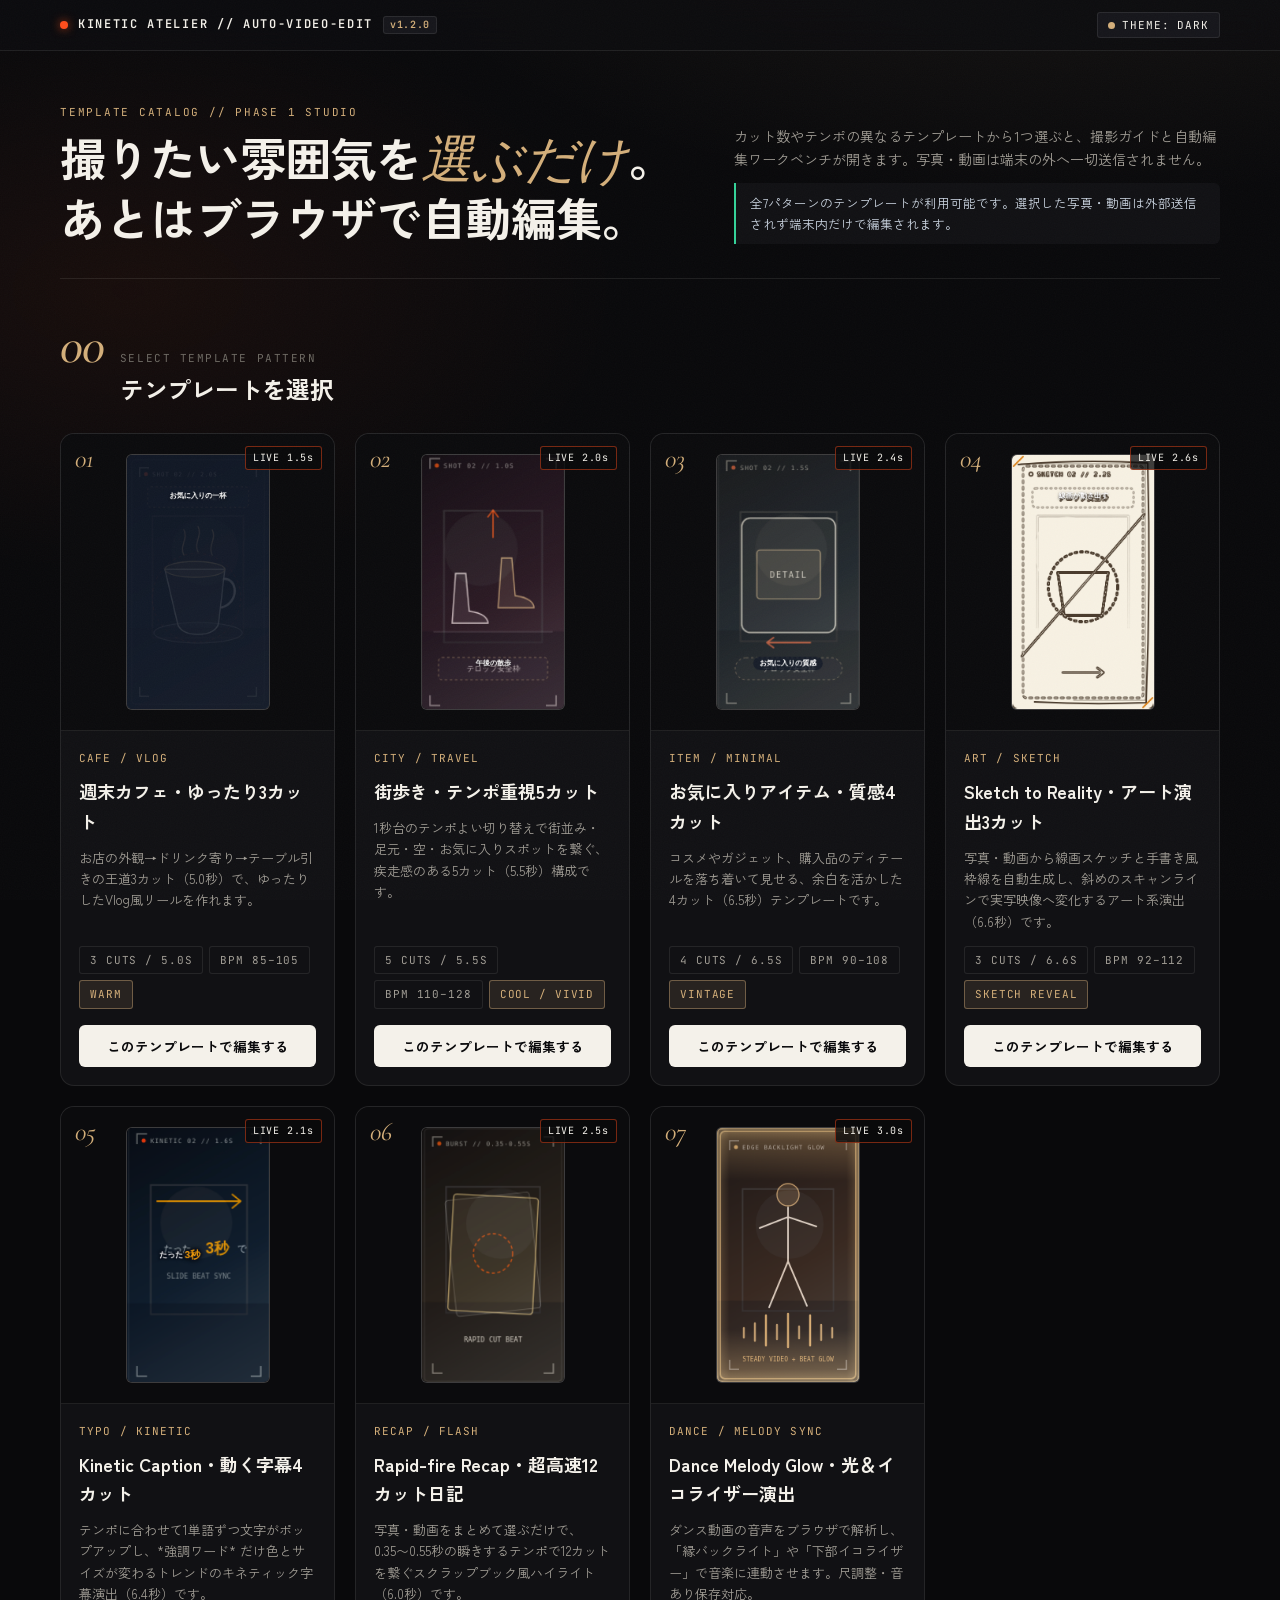
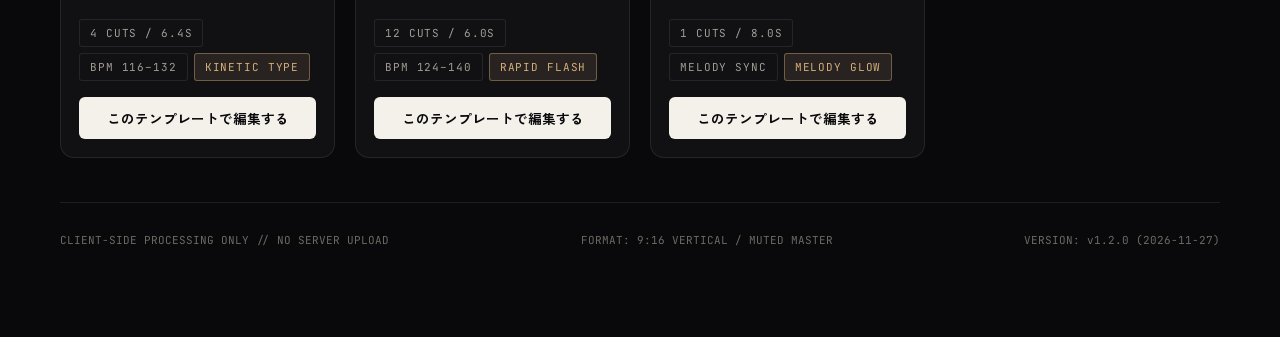
==== apps/user-editor/index.html @ d50eb0b4 "WebCodecsとMediabunnyによるコマ落ちしないオフラインMP4書き出しを実装（v1.2.0）" ====
<!DOCTYPE html>
<html lang="ja">
<head>
  <meta charset="UTF-8" />
  <meta name="viewport" content="width=device-width, initial-scale=1.0" />
  <title>KINETIC ATELIER｜ローカル自動編集スタジオ</title>
  <script>
    try {
      if (localStorage.getItem('kinetic-atelier-theme') === 'light') {
        document.documentElement.dataset.theme = 'light';
      }
    } catch {}
  </script>
  <link rel="preconnect" href="https://fonts.googleapis.com" />
  <link rel="preconnect" href="https://fonts.gstatic.com" crossorigin />
  <link
    href="https://fonts.googleapis.com/css2?family=Cormorant+Garamond:ital,wght@0,500;0,600;1,500&family=Inter:wght@400;500;600;700&family=JetBrains+Mono:wght@400;600&family=Zen+Kaku+Gothic+New:wght@400;500;700&display=swap"
    rel="stylesheet"
  />
  <link rel="stylesheet" href="./design-system.css?v=1.2.0" />
  <link rel="stylesheet" href="./styles.css?v=1.2.0" />
</head>
<body>
  <div class="film-grain" aria-hidden="true"></div>

  <nav class="studio-nav" aria-label="スタジオナビゲーション">
    <div class="nav-inner">
      <a href="#gallery" id="brand-home-link" class="brand-mark">
        <span class="rec-dot" aria-hidden="true"></span>
        <span class="brand-text">KINETIC ATELIER // AUTO-VIDEO-EDIT</span>
        <span id="app-version-badge" class="version-badge" title="公開バージョン">v1.2.0</span>
      </a>
      <div id="nav-steps" class="nav-steps hidden">
        <a href="#step-guide" class="nav-link"><span>01</span>構成ガイド</a>
        <a href="#step-media" class="nav-link"><span>02</span>素材＆トリミング</a>
        <a href="#step-preview" class="nav-link"><span>03</span>モニター確認</a>
        <a href="#step-export" class="nav-link"><span>04</span>書き出し</a>
      </div>
      <div class="nav-actions">
        <button type="button" id="nav-gallery-btn" class="nav-pill-btn hidden">
          テンプレート一覧
        </button>
        <button
          type="button"
          id="theme-toggle-btn"
          class="theme-toggle-btn"
          aria-label="カラーテーマを切り替え"
          aria-pressed="false"
        >
          <span class="theme-toggle-dot" aria-hidden="true"></span>
          <span id="theme-toggle-label">THEME: DARK</span>
        </button>
        <div id="ready-counter" class="ready-counter hidden">0 / 3 CUTS READY</div>
      </div>
    </div>
  </nav>

  <div id="top" class="studio-shell">
    <!-- 画面1：テンプレートギャラリー（パターン選択） -->
    <section id="view-gallery" class="view-panel">
      <header class="hero-masthead">
        <div>
          <p class="hero-eyebrow">TEMPLATE CATALOG // PHASE 1 STUDIO</p>
          <h1 class="hero-title">撮りたい雰囲気を<em>選ぶだけ</em>。<br />あとはブラウザで自動編集。</h1>
        </div>
        <div class="hero-right">
          <p class="hero-lead">
            カット数やテンポの異なるテンプレートから1つ選ぶと、撮影ガイドと自動編集ワークベンチが開きます。写真・動画は端末の外へ一切送信されません。
          </p>
          <div id="gallery-banner" class="app-banner is-info">公開テンプレート一覧を読み込んでいます...</div>
        </div>
      </header>

      <div class="section-block">
        <div class="section-header">
          <span class="section-num">00</span>
          <div>
            <p class="section-kicker">SELECT TEMPLATE PATTERN</p>
            <h2 class="section-title">テンプレートを選択</h2>
          </div>
        </div>
        <div id="gallery-container"></div>
      </div>
    </section>

    <!-- 画面2：選択したテンプレートの編集スタジオ -->
    <div id="view-editor" class="view-panel hidden">
      <div class="editor-subbar">
        <button type="button" id="back-to-gallery-btn" class="btn btn-secondary">
          ← テンプレート一覧へ戻る
        </button>
        <label class="quick-switcher">
          <span>PATTERN SWITCH</span>
          <select id="quick-template-select" aria-label="テンプレートを直接切り替え"></select>
        </label>
      </div>

      <div id="app-banner" class="app-banner is-info">テンプレートを読み込んでいます...</div>

      <main>
        <section id="step-guide" class="section-block">
          <div class="section-header">
            <span class="section-num">01</span>
            <div>
              <p class="section-kicker">SHOT DIRECTION &amp; SOUND NOTES</p>
              <h2 class="section-title">お手本構成とおすすめ音源の目安</h2>
            </div>
          </div>
          <div id="guide-container"></div>
        </section>

        <div class="workbench-grid">
          <div class="workbench-left">
            <section id="step-media">
              <div class="section-header">
                <span class="section-num">02</span>
                <div>
                  <p class="section-kicker">MEDIA INGEST &amp; FILMSTRIP TRIM</p>
                  <h2 class="section-title">素材を選んで使いたい秒数枠を合わせる</h2>
                </div>
              </div>
              <div id="trimmer-container"></div>
            </section>

            <section id="step-captions">
              <div class="section-header">
                <span class="section-num">03</span>
                <div>
                  <p class="section-kicker">TYPOGRAPHY CONSOLE</p>
                  <h2 class="section-title">テロップ文言を微調整する</h2>
                </div>
              </div>
              <div id="captions-container"></div>
            </section>
          </div>

          <aside id="step-preview" class="workbench-right" aria-label="9:16 プレビューモニター">
            <div id="preview-container"></div>
          </aside>
        </div>

        <section id="step-export" class="section-block">
          <div class="section-header">
            <span class="section-num">04</span>
            <div>
              <p class="section-kicker">MASTERING &amp; LOCAL RENDER</p>
              <h2 class="section-title">無音動画を書き出してInstagramへ</h2>
            </div>
          </div>
          <div id="exporter-container"></div>
        </section>
      </main>
    </div>

    <footer class="studio-footer">
      <span>CLIENT-SIDE PROCESSING ONLY // NO SERVER UPLOAD</span>
      <span>FORMAT: 9:16 VERTICAL / MUTED MASTER</span>
      <span id="app-footer-version">VERSION: v1.2.0 (2026-11-27)</span>
    </footer>
  </div>

  <script type="module" src="./src/main.js?v=1.2.0"></script>
</body>
</html>
---- apps/user-editor/design-system.css ----
:root {
  /* === Surfaces (Obsidian Studio Matte) === */
  --bg-canvas: #09090b;
  --bg-elevated: #111114;
  --bg-panel: #16161b;
  --bg-panel-hover: #1d1d24;
  --bg-glass: rgba(13, 13, 16, 0.8);

  /* === Hairlines === */
  --line-subtle: rgba(244, 241, 234, 0.09);
  --line-strong: rgba(244, 241, 234, 0.22);
  --line-accent: rgba(212, 175, 122, 0.42);

  /* === Ink === */
  --ink-primary: #f4f1ea;
  --ink-secondary: #a19d95;
  --ink-muted: #6e6a63;

  /* === Signal Accents === */
  --accent-signal: #ff4d1c;
  --accent-signal-hover: #ff6438;
  --accent-signal-soft: rgba(255, 77, 28, 0.14);
  --accent-champagne: #d4af7a;
  --accent-champagne-soft: rgba(212, 175, 122, 0.12);

  /* === Semantic === */
  --sem-ok: #34d399;
  --sem-ok-soft: rgba(52, 211, 153, 0.12);
  --notice-ok-ink: #a7f3d0;
  --sem-tip: #f59e0b;
  --sem-tip-soft: rgba(245, 158, 11, 0.12);
  --notice-tip-ink: #fde68a;
  --sem-err: #fb7185;
  --sem-err-soft: rgba(251, 113, 133, 0.12);
  --notice-err-ink: #fecdd3;
  --banner-info-ink: #cbd5e1;

  /* === Interactive Controls === */
  --btn-primary-bg: #f4f1ea;
  --btn-primary-ink: #09090b;
  --bg-glow-1: rgba(212, 175, 122, 0.08);
  --bg-glow-2: rgba(255, 77, 28, 0.06);

  /* === Typography === */
  --font-display: "Cormorant Garamond", "Times New Roman", serif;
  --font-sans: "Zen Kaku Gothic New", "Inter", -apple-system, BlinkMacSystemFont, "Hiragino Sans", "Noto Sans JP", sans-serif;
  --font-mono: "JetBrains Mono", ui-monospace, SFMono-Regular, Menlo, Consolas, monospace;

  /* === Radii (Sharp Editorial Hierarchy) === */
  --radius-xs: 3px;
  --radius-sm: 6px;
  --radius-md: 10px;
  --radius-lg: 14px;
  --radius-pill: 999px;

  /* === Motion === */
  --ease-out-expo: cubic-bezier(0.16, 1, 0.3, 1);
  --dur-fast: 180ms;
  --dur-med: 380ms;
  --dur-slow: 640ms;
}

:root[data-theme="light"] {
  color-scheme: light;

  /* === Surfaces (Warm Editorial Paper) === */
  --bg-canvas: #f4efe6;
  --bg-elevated: #fbf8f3;
  --bg-panel: #efe9de;
  --bg-panel-hover: #e6ddd0;
  --bg-glass: rgba(244, 239, 230, 0.86);

  /* === Hairlines === */
  --line-subtle: rgba(24, 21, 18, 0.11);
  --line-strong: rgba(24, 21, 18, 0.26);
  --line-accent: rgba(154, 107, 47, 0.45);

  /* === Ink === */
  --ink-primary: #181512;
  --ink-secondary: #585147;
  --ink-muted: #847b6f;

  /* === Signal Accents === */
  --accent-signal: #d93814;
  --accent-signal-hover: #bc2d0d;
  --accent-signal-soft: rgba(217, 56, 20, 0.12);
  --accent-champagne: #9a6b2f;
  --accent-champagne-soft: rgba(154, 107, 47, 0.12);

  /* === Semantic === */
  --sem-ok: #059669;
  --sem-ok-soft: rgba(5, 150, 105, 0.1);
  --notice-ok-ink: #065f46;
  --sem-tip: #b45309;
  --sem-tip-soft: rgba(180, 83, 9, 0.11);
  --notice-tip-ink: #92400e;
  --sem-err: #be123c;
  --sem-err-soft: rgba(190, 18, 60, 0.1);
  --notice-err-ink: #9f1239;
  --banner-info-ink: #1e293b;

  /* === Interactive Controls === */
  --btn-primary-bg: #181512;
  --btn-primary-ink: #fbf8f3;
  --bg-glow-1: rgba(154, 107, 47, 0.08);
  --bg-glow-2: rgba(217, 56, 20, 0.05);
}

*,
*::before,
*::after {
  box-sizing: border-box;
}

html {
  scroll-behavior: smooth;
  background: var(--bg-canvas);
  color: var(--ink-primary);
  color-scheme: dark;
}

body {
  margin: 0;
  font-family: var(--font-sans);
  background:
    radial-gradient(1200px 600px at 82% -8%, var(--bg-glow-1), transparent 60%),
    radial-gradient(900px 520px at 10% 15%, var(--bg-glow-2), transparent 55%),
    var(--bg-canvas);
  color: var(--ink-primary);
  line-height: 1.65;
  -webkit-font-smoothing: antialiased;
  overflow-x: hidden;
  transition:
    background-color 260ms var(--ease-out-expo),
    color 260ms var(--ease-out-expo);
}

/* 静止SVGノイズによる微細なフィルムグレイン質感（iOS Safariでも再描画負荷ゼロ） */
.film-grain {
  position: fixed;
  inset: 0;
  pointer-events: none;
  z-index: 90;
  opacity: 0.028;
  background-image: url("data:image/svg+xml,%3Csvg xmlns='http://www.w3.org/2000/svg' width='160' height='160'%3E%3Cfilter id='n'%3E%3CfeTurbulence type='fractalNoise' baseFrequency='0.85' numOctaves='2' stitchTiles='stitch'/%3E%3C/filter%3E%3Crect width='160' height='160' filter='url(%23n)' opacity='1'/%3E%3C/svg%3E");
}

:focus-visible {
  outline: 2px solid var(--accent-champagne);
  outline-offset: 2px;
}

::selection {
  background: var(--accent-signal);
  color: #ffffff;
}
---- apps/user-editor/styles.css ----
/* ==========================================================================
   KINETIC ATELIER — Editorial Studio Stylesheet
   ========================================================================== */

.studio-shell {
  max-width: 1200px;
  margin: 0 auto;
  padding: 0 20px 88px;
}

/* === Sticky Studio Masthead === */
.studio-nav {
  position: sticky;
  top: 0;
  z-index: 40;
  background: var(--bg-glass);
  backdrop-filter: blur(14px);
  -webkit-backdrop-filter: blur(14px);
  border-bottom: 1px solid var(--line-subtle);
}

.nav-inner {
  max-width: 1200px;
  margin: 0 auto;
  padding: 12px 20px;
  display: flex;
  align-items: center;
  justify-content: space-between;
  gap: 16px;
}

.brand-mark {
  display: flex;
  align-items: center;
  gap: 10px;
  text-decoration: none;
  color: var(--ink-primary);
}

.rec-dot {
  width: 8px;
  height: 8px;
  border-radius: 50%;
  background: var(--accent-signal);
  box-shadow: 0 0 10px rgba(255, 77, 28, 0.7);
  animation: recPulse 2.4s ease-in-out infinite;
}

@keyframes recPulse {
  0%, 100% { opacity: 1; transform: scale(1); }
  50% { opacity: 0.45; transform: scale(0.85); }
}

.brand-text {
  font-family: var(--font-mono);
  font-size: 12px;
  font-weight: 600;
  letter-spacing: 0.14em;
  text-transform: uppercase;
}

.version-badge {
  font-family: var(--font-mono);
  font-size: 10px;
  font-weight: 600;
  letter-spacing: 0.06em;
  color: var(--accent-champagne);
  background: var(--bg-panel);
  border: 1px solid var(--line-subtle);
  border-radius: var(--radius-xs);
  padding: 2px 6px;
  line-height: 1.2;
  white-space: nowrap;
}

.nav-steps {
  display: none;
  align-items: center;
  gap: 20px;
}

@media (min-width: 840px) {
  .nav-steps {
    display: flex;
  }
}

.nav-link {
  text-decoration: none;
  color: var(--ink-secondary);
  font-size: 12px;
  font-weight: 500;
  letter-spacing: 0.04em;
  display: inline-flex;
  align-items: center;
  gap: 6px;
  transition: color var(--dur-fast) var(--ease-out-expo);
}

.nav-link span {
  font-family: var(--font-mono);
  font-size: 11px;
  color: var(--accent-champagne);
}

.nav-link:hover {
  color: var(--ink-primary);
}

.ready-counter {
  font-family: var(--font-mono);
  font-size: 11px;
  letter-spacing: 0.08em;
  color: var(--ink-secondary);
  border: 1px solid var(--line-subtle);
  background: var(--bg-elevated);
  padding: 5px 10px;
  border-radius: var(--radius-xs);
  white-space: nowrap;
}

.ready-counter.is-complete {
  color: var(--sem-ok);
  border-color: rgba(52, 211, 153, 0.35);
  background: var(--sem-ok-soft);
}

.nav-actions {
  display: flex;
  align-items: center;
  gap: 8px;
}

.theme-toggle-btn {
  display: inline-flex;
  align-items: center;
  gap: 7px;
  font-family: var(--font-mono);
  font-size: 11px;
  letter-spacing: 0.08em;
  color: var(--ink-primary);
  background: var(--bg-panel);
  border: 1px solid var(--line-subtle);
  border-radius: var(--radius-xs);
  padding: 5px 10px;
  cursor: pointer;
  white-space: nowrap;
  transition:
    border-color var(--dur-fast) var(--ease-out-expo),
    background var(--dur-fast) var(--ease-out-expo),
    transform var(--dur-fast) var(--ease-out-expo);
}

.theme-toggle-btn:hover {
  border-color: var(--accent-champagne);
  background: var(--bg-panel-hover);
}

.theme-toggle-dot {
  width: 7px;
  height: 7px;
  border-radius: 50%;
  background: var(--accent-champagne);
}

.nav-pill-btn {
  font-family: var(--font-sans);
  font-size: 12px;
  font-weight: 600;
  color: var(--ink-primary);
  background: var(--bg-panel);
  border: 1px solid var(--line-subtle);
  border-radius: var(--radius-xs);
  padding: 5px 11px;
  cursor: pointer;
  white-space: nowrap;
  transition:
    border-color var(--dur-fast) var(--ease-out-expo),
    background var(--dur-fast) var(--ease-out-expo);
}

.nav-pill-btn:hover {
  border-color: var(--accent-champagne);
  background: var(--bg-panel-hover);
}

/* === Multi-Screen Gallery & Editor Utility Bar === */
.view-panel {
  animation: panelFade var(--dur-med) var(--ease-out-expo);
}

@keyframes panelFade {
  from {
    opacity: 0;
    transform: translateY(6px);
  }
  to {
    opacity: 1;
    transform: translateY(0);
  }
}

.gallery-grid {
  display: grid;
  gap: 20px;
}

@media (min-width: 680px) {
  .gallery-grid {
    grid-template-columns: repeat(auto-fit, minmax(260px, 1fr));
  }
}

.gallery-card {
  background: var(--bg-elevated);
  border: 1px solid var(--line-subtle);
  border-radius: var(--radius-lg);
  overflow: hidden;
  display: flex;
  flex-direction: column;
  transition:
    border-color var(--dur-med) var(--ease-out-expo),
    transform var(--dur-med) var(--ease-out-expo);
}

.gallery-card:hover {
  border-color: var(--line-strong);
  transform: translateY(-2px);
}

.gallery-card.is-active {
  border-color: var(--accent-champagne);
}

.gallery-cover {
  position: relative;
  background: #0b0b0d;
  border-bottom: 1px solid var(--line-subtle);
  padding: 20px 16px;
  display: flex;
  justify-content: center;
  align-items: center;
}

.gallery-cover-img {
  width: 132px;
  height: auto;
  display: block;
}

.gallery-preview-canvas {
  width: 144px;
  aspect-ratio: 9 / 16;
  border-radius: var(--radius-sm);
  border: 1px solid var(--line-strong);
  background: #09090b;
  display: block;
  cursor: pointer;
}

.gallery-live-badge {
  position: absolute;
  top: 12px;
  right: 12px;
  font-family: var(--font-mono);
  font-size: 10px;
  letter-spacing: 0.08em;
  padding: 3px 7px;
  border-radius: var(--radius-xs);
  background: rgba(9, 9, 11, 0.78);
  color: #f4f1ea;
  border: 1px solid rgba(255, 77, 28, 0.45);
}

.gallery-live-badge.is-paused {
  border-color: rgba(244, 241, 234, 0.28);
  color: #a19d95;
}

.gallery-index {
  position: absolute;
  top: 12px;
  left: 14px;
  font-family: var(--font-display);
  font-style: italic;
  font-size: 26px;
  line-height: 1;
  color: #d4af7a;
}

.gallery-card-body {
  padding: 18px;
  display: flex;
  flex-direction: column;
  gap: 10px;
  flex: 1;
}

.gallery-meta-row {
  display: flex;
  justify-content: space-between;
  align-items: center;
  gap: 8px;
}

.gallery-category {
  font-family: var(--font-mono);
  font-size: 11px;
  letter-spacing: 0.1em;
  color: var(--accent-champagne);
}

.gallery-active-tag {
  font-family: var(--font-mono);
  font-size: 10px;
  letter-spacing: 0.08em;
  padding: 2px 7px;
  border-radius: var(--radius-xs);
  background: var(--sem-ok-soft);
  color: var(--sem-ok);
  border: 1px solid rgba(52, 211, 153, 0.35);
}

.gallery-title {
  margin: 0;
  font-size: 18px;
  font-weight: 700;
}

.gallery-summary {
  margin: 0;
  font-size: 13px;
  color: var(--ink-secondary);
  flex: 1;
}

.gallery-specs {
  display: flex;
  flex-wrap: wrap;
  gap: 6px;
  margin-top: 4px;
}

.gallery-select-btn {
  width: 100%;
  margin-top: 6px;
}

.editor-subbar {
  display: flex;
  flex-wrap: wrap;
  justify-content: space-between;
  align-items: center;
  gap: 12px;
  padding: 22px 0 14px;
}

.quick-switcher {
  display: inline-flex;
  align-items: center;
  gap: 10px;
  font-family: var(--font-mono);
  font-size: 11px;
  letter-spacing: 0.08em;
  color: var(--ink-secondary);
}

.quick-switcher select {
  padding: 8px 12px;
  background: var(--bg-elevated);
  color: var(--ink-primary);
  border: 1px solid var(--line-strong);
  border-radius: var(--radius-sm);
  font-family: var(--font-sans);
  font-size: 13px;
  cursor: pointer;
}

/* === Hero Masthead === */
.hero-masthead {
  padding: 40px 0 28px;
  border-bottom: 1px solid var(--line-subtle);
  display: grid;
  gap: 18px;
}

@media (min-width: 880px) {
  .hero-masthead {
    grid-template-columns: 1.35fr 1fr;
    align-items: end;
    padding: 52px 0 34px;
  }
}

.hero-eyebrow {
  margin: 0 0 10px;
  font-family: var(--font-mono);
  font-size: 11px;
  letter-spacing: 0.16em;
  color: var(--accent-champagne);
  text-transform: uppercase;
}

.hero-title {
  margin: 0;
  font-size: clamp(28px, 4.4vw, 46px);
  font-weight: 700;
  line-height: 1.16;
  letter-spacing: -0.02em;
}

.hero-title em {
  font-family: var(--font-display);
  font-style: italic;
  font-weight: 500;
  color: var(--accent-champagne);
  font-size: 1.12em;
}

.hero-right {
  display: flex;
  flex-direction: column;
  gap: 12px;
}

.hero-lead {
  margin: 0;
  font-size: 14px;
  color: var(--ink-secondary);
}

.app-banner {
  padding: 10px 14px;
  font-size: 12.5px;
  border-left: 2px solid var(--line-strong);
  background: var(--bg-elevated);
  color: var(--ink-secondary);
  border-radius: 0 var(--radius-sm) var(--radius-sm) 0;
}

.app-banner.is-info {
  border-left-color: var(--sem-ok);
  color: var(--banner-info-ink);
}

.app-banner.is-error {
  border-left-color: var(--sem-err);
  background: var(--sem-err-soft);
  color: var(--notice-err-ink);
}

/* === Section Architecture === */
.section-block {
  padding: 44px 0;
  border-bottom: 1px solid var(--line-subtle);
}

.section-header {
  display: flex;
  align-items: baseline;
  gap: 16px;
  margin-bottom: 24px;
}

.section-num {
  font-family: var(--font-display);
  font-size: clamp(36px, 5vw, 52px);
  font-weight: 500;
  font-style: italic;
  line-height: 0.9;
  color: var(--accent-champagne);
  letter-spacing: -0.02em;
}

.section-kicker {
  margin: 0 0 2px;
  font-family: var(--font-mono);
  font-size: 11px;
  letter-spacing: 0.14em;
  color: var(--ink-muted);
  text-transform: uppercase;
}

.section-title {
  margin: 0;
  font-size: clamp(19px, 2.4vw, 24px);
  font-weight: 700;
  letter-spacing: -0.01em;
}

/* === STEP 01: Editorial Template Showcase === */
.template-hero {
  display: grid;
  gap: 20px;
  margin-bottom: 28px;
}

@media (min-width: 880px) {
  .template-hero {
    grid-template-columns: 1.25fr 1fr;
    gap: 28px;
  }
}

.template-meta-strip {
  display: flex;
  flex-wrap: wrap;
  gap: 8px;
  margin-bottom: 12px;
}

.spec-tag {
  font-family: var(--font-mono);
  font-size: 11px;
  letter-spacing: 0.08em;
  padding: 4px 10px;
  border: 1px solid var(--line-subtle);
  background: var(--bg-elevated);
  color: var(--ink-secondary);
  border-radius: var(--radius-xs);
}

.spec-tag.is-accent {
  border-color: var(--line-accent);
  background: var(--accent-champagne-soft);
  color: var(--accent-champagne);
}

.template-title {
  margin: 0 0 8px;
  font-size: 22px;
  font-weight: 700;
}

.template-desc {
  margin: 0;
  color: var(--ink-secondary);
  font-size: 14px;
}

.audio-liner-notes {
  background: var(--bg-elevated);
  border: 1px solid var(--line-subtle);
  border-radius: var(--radius-md);
  padding: 18px;
  display: flex;
  flex-direction: column;
  gap: 10px;
}

.liner-header {
  display: flex;
  justify-content: space-between;
  align-items: center;
  gap: 8px;
  border-bottom: 1px solid var(--line-subtle);
  padding-bottom: 8px;
}

.liner-title {
  font-family: var(--font-mono);
  font-size: 11px;
  letter-spacing: 0.12em;
  color: var(--accent-champagne);
  text-transform: uppercase;
}

.liner-bpm {
  font-family: var(--font-mono);
  font-size: 11px;
  color: var(--ink-secondary);
}

.liner-mood {
  margin: 0;
  font-size: 13.5px;
  font-weight: 600;
}

.keyword-chips {
  display: flex;
  flex-wrap: wrap;
  gap: 8px;
}

.keyword-chip {
  font-family: var(--font-mono);
  font-size: 11.5px;
  color: var(--ink-primary);
  background: var(--bg-panel);
  border: 1px solid var(--line-subtle);
  border-radius: var(--radius-xs);
  padding: 5px 10px;
  cursor: pointer;
  transition:
    border-color var(--dur-fast) var(--ease-out-expo),
    background var(--dur-fast) var(--ease-out-expo),
    transform var(--dur-fast) var(--ease-out-expo);
}

.keyword-chip:hover {
  border-color: var(--accent-champagne);
  background: var(--bg-panel-hover);
  transform: translateY(-1px);
}

.keyword-chip.is-copied {
  border-color: var(--sem-ok);
  color: var(--sem-ok);
  background: var(--sem-ok-soft);
}

.audio-note {
  margin: 0;
  font-size: 12.5px;
  color: var(--ink-secondary);
}

/* === Storyboard Grid === */
.storyboard-grid {
  display: grid;
  gap: 16px;
}

@media (min-width: 780px) {
  .storyboard-grid {
    grid-template-columns: repeat(3, 1fr);
  }
}

.shot-card {
  background: var(--bg-elevated);
  border: 1px solid var(--line-subtle);
  border-radius: var(--radius-md);
  padding: 16px;
  display: grid;
  grid-template-columns: 92px 1fr;
  gap: 14px;
  transition: border-color var(--dur-med) var(--ease-out-expo);
}

@media (min-width: 780px) {
  .shot-card {
    grid-template-columns: 1fr;
    gap: 14px;
  }
}

.shot-card:hover {
  border-color: var(--line-strong);
}

.shot-viewfinder {
  display: flex;
  justify-content: center;
  align-items: center;
  background: #0b0b0d;
  border: 1px solid var(--line-subtle);
  border-radius: var(--radius-sm);
  padding: 8px;
}

.shot-thumb {
  width: 100%;
  max-width: 124px;
  height: auto;
  display: block;
}

.shot-top {
  display: flex;
  justify-content: space-between;
  align-items: center;
  margin-bottom: 6px;
}

.shot-num {
  font-family: var(--font-mono);
  font-size: 11px;
  color: var(--ink-muted);
  letter-spacing: 0.1em;
}

.shot-duration {
  font-family: var(--font-mono);
  font-size: 12px;
  font-weight: 600;
  color: var(--accent-champagne);
}

.shot-title {
  margin: 0 0 8px;
  font-size: 15px;
  font-weight: 700;
}

.shot-specs {
  margin: 0 0 8px;
  padding: 0;
  list-style: none;
  font-size: 12.5px;
  color: var(--ink-secondary);
  display: grid;
  gap: 3px;
}

.shot-specs strong {
  color: var(--ink-primary);
  font-weight: 600;
}

.shot-tips {
  margin: 0;
  font-size: 12.5px;
  color: var(--ink-secondary);
  border-top: 1px solid var(--line-subtle);
  padding-top: 8px;
}

/* === Studio 2-Pane Workbench === */
.workbench-grid {
  display: grid;
  gap: 36px;
  padding: 44px 0;
  border-bottom: 1px solid var(--line-subtle);
}

@media (min-width: 960px) {
  .workbench-grid {
    grid-template-columns: minmax(0, 1.25fr) 360px;
    gap: 40px;
    align-items: start;
  }
}

.workbench-left {
  display: flex;
  flex-direction: column;
  gap: 44px;
}

.workbench-right {
  position: static;
}

@media (min-width: 960px) {
  .workbench-right {
    position: sticky;
    top: 76px;
  }
}

/* === STEP 02: Cut Rows & Filmstrip Trimmer === */
.batch-ingest-bar {
  background: var(--bg-elevated);
  border: 1px solid var(--line-accent);
  border-radius: var(--radius-md);
  padding: 16px 18px;
  margin-bottom: 16px;
  display: grid;
  gap: 10px;
}

.batch-ingest-row {
  display: flex;
  flex-wrap: wrap;
  justify-content: space-between;
  align-items: center;
  gap: 12px;
}

.batch-ingest-title {
  margin: 0 0 2px;
  font-size: 14.5px;
  font-weight: 700;
  color: var(--accent-champagne);
}

.batch-ingest-desc {
  margin: 0;
  font-size: 12.5px;
  color: var(--ink-secondary);
}

.batch-ingest-status {
  margin: 0;
  padding-top: 8px;
  border-top: 1px solid var(--line-subtle);
  font-family: var(--font-mono);
  font-size: 11.5px;
  color: var(--sem-ok);
}

.cut-editor-list {
  display: grid;
  gap: 14px;
}

.cut-row {
  background: var(--bg-elevated);
  border: 1px solid var(--line-subtle);
  border-radius: var(--radius-md);
  padding: 18px;
  transition: border-color var(--dur-fast) var(--ease-out-expo);
}

.cut-row:hover {
  border-color: var(--line-strong);
}

.cut-row-head {
  display: flex;
  justify-content: space-between;
  align-items: flex-start;
  gap: 12px;
  margin-bottom: 14px;
}

.cut-row-title-wrap {
  display: flex;
  align-items: baseline;
  gap: 10px;
}

.cut-index {
  font-family: var(--font-display);
  font-style: italic;
  font-size: 24px;
  line-height: 1;
  color: var(--accent-champagne);
}

.cut-row-title {
  margin: 0;
  font-size: 16px;
  font-weight: 700;
}

.cut-duration-meta {
  margin: 3px 0 0;
  font-family: var(--font-mono);
  font-size: 11.5px;
  color: var(--ink-secondary);
}

.status-indicator {
  font-family: var(--font-mono);
  font-size: 11px;
  letter-spacing: 0.06em;
  padding: 4px 10px;
  border-radius: var(--radius-xs);
  border: 1px solid var(--line-subtle);
  background: var(--bg-panel);
  color: var(--ink-secondary);
  white-space: nowrap;
}

.status-indicator.is-ready {
  border-color: rgba(52, 211, 153, 0.4);
  background: var(--sem-ok-soft);
  color: var(--sem-ok);
}

.status-indicator.is-loading {
  border-color: var(--line-accent);
  color: var(--accent-champagne);
}

.status-indicator.is-error {
  border-color: rgba(251, 113, 133, 0.45);
  background: var(--sem-err-soft);
  color: var(--sem-err);
}

.upload-trigger {
  display: inline-flex;
  align-items: center;
  gap: 8px;
  padding: 10px 16px;
  border-radius: var(--radius-sm);
  border: 1px solid var(--line-strong);
  background: var(--bg-panel);
  color: var(--ink-primary);
  font-size: 13.5px;
  font-weight: 600;
  cursor: pointer;
  transition:
    background var(--dur-fast) var(--ease-out-expo),
    border-color var(--dur-fast) var(--ease-out-expo),
    transform var(--dur-fast) var(--ease-out-expo);
}

.upload-trigger:hover {
  background: var(--bg-panel-hover);
  border-color: var(--accent-champagne);
  transform: translateY(-1px);
}

.sr-only {
  position: absolute;
  width: 1px;
  height: 1px;
  overflow: hidden;
  clip: rect(0, 0, 0, 0);
}

.feedback-area {
  margin-top: 12px;
  display: grid;
  gap: 6px;
}

.notice {
  margin: 0;
  padding: 9px 12px;
  border-radius: var(--radius-xs);
  font-size: 12.5px;
  border-left: 2px solid transparent;
}

.notice-ok {
  background: var(--sem-ok-soft);
  border-left-color: var(--sem-ok);
  color: var(--notice-ok-ink);
}

.notice-tip {
  background: var(--sem-tip-soft);
  border-left-color: var(--sem-tip);
  color: var(--notice-tip-ink);
}

.notice-error {
  background: var(--sem-err-soft);
  border-left-color: var(--sem-err);
  color: var(--notice-err-ink);
}

/* === Filmstrip Slide Trimmer === */
.trim-box {
  margin-top: 14px;
  padding-top: 14px;
  border-top: 1px solid var(--line-subtle);
  display: grid;
  gap: 10px;
}

.hidden {
  display: none !important;
}

.trim-header {
  display: flex;
  justify-content: space-between;
  align-items: center;
  flex-wrap: wrap;
  gap: 8px;
}

.trim-label {
  font-family: var(--font-mono);
  font-size: 11.5px;
  color: var(--accent-champagne);
}

.trim-note {
  margin: 0;
  font-size: 12.5px;
  color: var(--ink-secondary);
}

.trim-mini-row {
  display: grid;
  grid-template-columns: 88px 1fr;
  gap: 14px;
  align-items: center;
}

.trim-mini-video {
  width: 88px;
  height: 124px;
  object-fit: cover;
  border-radius: var(--radius-xs);
  border: 1px solid var(--line-strong);
  background: #000000;
}

.trim-track-wrap {
  display: grid;
  gap: 10px;
}

.trim-track {
  position: relative;
  height: 22px;
  background:
    repeating-linear-gradient(
      90deg,
      rgba(244, 241, 234, 0.06) 0,
      rgba(244, 241, 234, 0.06) 6px,
      transparent 6px,
      transparent 12px
    ),
    var(--bg-panel);
  border: 1px solid var(--line-subtle);
  border-radius: var(--radius-xs);
  overflow: hidden;
}

.trim-window {
  position: absolute;
  top: 0;
  bottom: 0;
  background: rgba(255, 77, 28, 0.28);
  border-left: 2px solid var(--accent-signal);
  border-right: 2px solid var(--accent-signal);
  box-shadow: 0 0 14px rgba(255, 77, 28, 0.35);
}

.trim-slider,
.scrub-range {
  width: 100%;
  accent-color: var(--accent-signal);
  cursor: pointer;
}

/* === STEP 03: Sticky 9:16 Cinema Monitor & Caption Console === */
.monitor-shell {
  background: var(--bg-elevated);
  border: 1px solid var(--line-subtle);
  border-radius: var(--radius-lg);
  padding: 16px;
  display: flex;
  flex-direction: column;
  gap: 14px;
}

.monitor-hud-top {
  display: flex;
  justify-content: space-between;
  align-items: center;
  font-family: var(--font-mono);
  font-size: 11px;
  letter-spacing: 0.1em;
  color: var(--ink-secondary);
}

.monitor-hud-rec {
  display: inline-flex;
  align-items: center;
  gap: 6px;
  color: var(--ink-primary);
}

.monitor-bezel {
  display: flex;
  justify-content: center;
  background: #050507;
  border: 1px solid var(--line-subtle);
  border-radius: var(--radius-md);
  padding: 10px;
}

.preview-canvas {
  width: 100%;
  max-width: 280px;
  aspect-ratio: 9 / 16;
  border-radius: var(--radius-sm);
  background: #09090b;
  display: block;
}

.monitor-controls {
  display: grid;
  grid-template-columns: 1fr auto;
  gap: 8px;
}

.monitor-controls.has-audio {
  grid-template-columns: 1fr auto auto;
}

.beat-controls-grid {
  margin-top: 14px;
  padding-top: 14px;
  border-top: 1px solid var(--line-subtle);
  display: grid;
  gap: 12px;
}

.beat-control-row {
  display: grid;
  gap: 6px;
}

.audio-export-toggle {
  margin-top: 12px;
  display: inline-flex;
  align-items: center;
  gap: 8px;
  font-size: 13.5px;
  font-weight: 600;
  color: var(--ink-primary);
  cursor: pointer;
}

.audio-export-toggle input {
  width: 16px;
  height: 16px;
  accent-color: var(--accent-signal);
}

.timeline-scrub-row {
  display: grid;
  gap: 6px;
}

.scrub-time {
  font-family: var(--font-mono);
  font-size: 11.5px;
  color: var(--ink-secondary);
  display: flex;
  justify-content: space-between;
}

.caption-console {
  background: var(--bg-elevated);
  border: 1px solid var(--line-subtle);
  border-radius: var(--radius-md);
  padding: 18px;
}

.caption-hint {
  margin: 0 0 14px;
  font-size: 13px;
  color: var(--ink-secondary);
}

.caption-inputs {
  display: grid;
  gap: 12px;
}

.caption-field {
  display: grid;
  gap: 6px;
}

.caption-field-head {
  display: flex;
  justify-content: space-between;
  font-size: 12.5px;
  font-weight: 600;
}

.caption-pos-tag {
  font-family: var(--font-mono);
  font-size: 11px;
  color: var(--ink-muted);
}

.caption-field input {
  width: 100%;
  padding: 10px 12px;
  background: var(--bg-panel);
  color: var(--ink-primary);
  border: 1px solid var(--line-subtle);
  border-radius: var(--radius-sm);
  font-family: var(--font-sans);
  font-size: 14px;
  transition: border-color var(--dur-fast) var(--ease-out-expo);
}

.caption-field input:focus {
  outline: none;
  border-color: var(--accent-champagne);
}

.caption-kinetic-note {
  font-family: var(--font-mono);
  font-size: 11px;
  color: var(--accent-champagne);
}

/* === Buttons === */
.btn {
  border: 1px solid transparent;
  border-radius: var(--radius-sm);
  padding: 10px 16px;
  font-family: var(--font-sans);
  font-size: 13.5px;
  font-weight: 700;
  cursor: pointer;
  text-decoration: none;
  display: inline-flex;
  align-items: center;
  justify-content: center;
  gap: 8px;
  transition:
    background var(--dur-fast) var(--ease-out-expo),
    border-color var(--dur-fast) var(--ease-out-expo),
    transform var(--dur-fast) var(--ease-out-expo);
}

.btn:disabled {
  opacity: 0.45;
  cursor: not-allowed;
}

.btn-primary {
  background: var(--btn-primary-bg);
  color: var(--btn-primary-ink);
}

.btn-primary:hover:not(:disabled) {
  opacity: 0.9;
}

.btn-secondary {
  background: var(--bg-panel);
  border-color: var(--line-subtle);
  color: var(--ink-primary);
}

.btn-secondary:hover:not(:disabled) {
  border-color: var(--line-strong);
  background: var(--bg-panel-hover);
}

.btn-accent {
  background: var(--accent-signal);
  color: #ffffff;
  padding: 14px 26px;
  font-size: 15px;
  letter-spacing: 0.02em;
  box-shadow: 0 8px 24px rgba(255, 77, 28, 0.25);
}

.btn-accent:hover:not(:disabled) {
  background: var(--accent-signal-hover);
  transform: translateY(-1px);
}

/* === STEP 04: Mastering & Export Dock === */
.export-dock {
  background: var(--bg-elevated);
  border: 1px solid var(--line-subtle);
  border-radius: var(--radius-lg);
  padding: 24px;
  display: grid;
  gap: 20px;
}

.export-dock-grid {
  display: grid;
  gap: 18px;
}

@media (min-width: 780px) {
  .export-dock-grid {
    grid-template-columns: 1fr auto;
    align-items: center;
  }
}

.quality-label {
  display: block;
  font-family: var(--font-mono);
  font-size: 11px;
  letter-spacing: 0.12em;
  color: var(--ink-secondary);
  margin-bottom: 8px;
  text-transform: uppercase;
}

.quality-select {
  width: 100%;
  max-width: 380px;
  padding: 11px 14px;
  background: var(--bg-panel);
  color: var(--ink-primary);
  border: 1px solid var(--line-strong);
  border-radius: var(--radius-sm);
  font-family: var(--font-sans);
  font-size: 14px;
}

.progress-telemetry {
  display: grid;
  gap: 8px;
  padding-top: 8px;
  border-top: 1px solid var(--line-subtle);
}

.progress-meta {
  display: flex;
  justify-content: space-between;
  font-family: var(--font-mono);
  font-size: 12px;
  color: var(--accent-champagne);
}

.progress-bar-track {
  width: 100%;
  height: 6px;
  background: var(--bg-panel);
  border-radius: var(--radius-pill);
  overflow: hidden;
}

.progress-bar-fill {
  height: 100%;
  width: 0%;
  background: linear-gradient(90deg, var(--accent-champagne), var(--accent-signal));
  transition: width 160ms linear;
}

.export-result {
  display: grid;
  gap: 12px;
  justify-items: start;
  padding-top: 12px;
  border-top: 1px solid var(--line-subtle);
}

.export-result-actions {
  display: flex;
  flex-wrap: wrap;
  gap: 10px;
  align-items: center;
}

.export-next-hint {
  margin: 0;
  font-size: 13px;
  color: var(--ink-secondary);
}

/* === Studio Footer === */
.studio-footer {
  padding-top: 28px;
  display: flex;
  flex-wrap: wrap;
  justify-content: space-between;
  gap: 12px;
  font-family: var(--font-mono);
  font-size: 11px;
  color: var(--ink-muted);
}
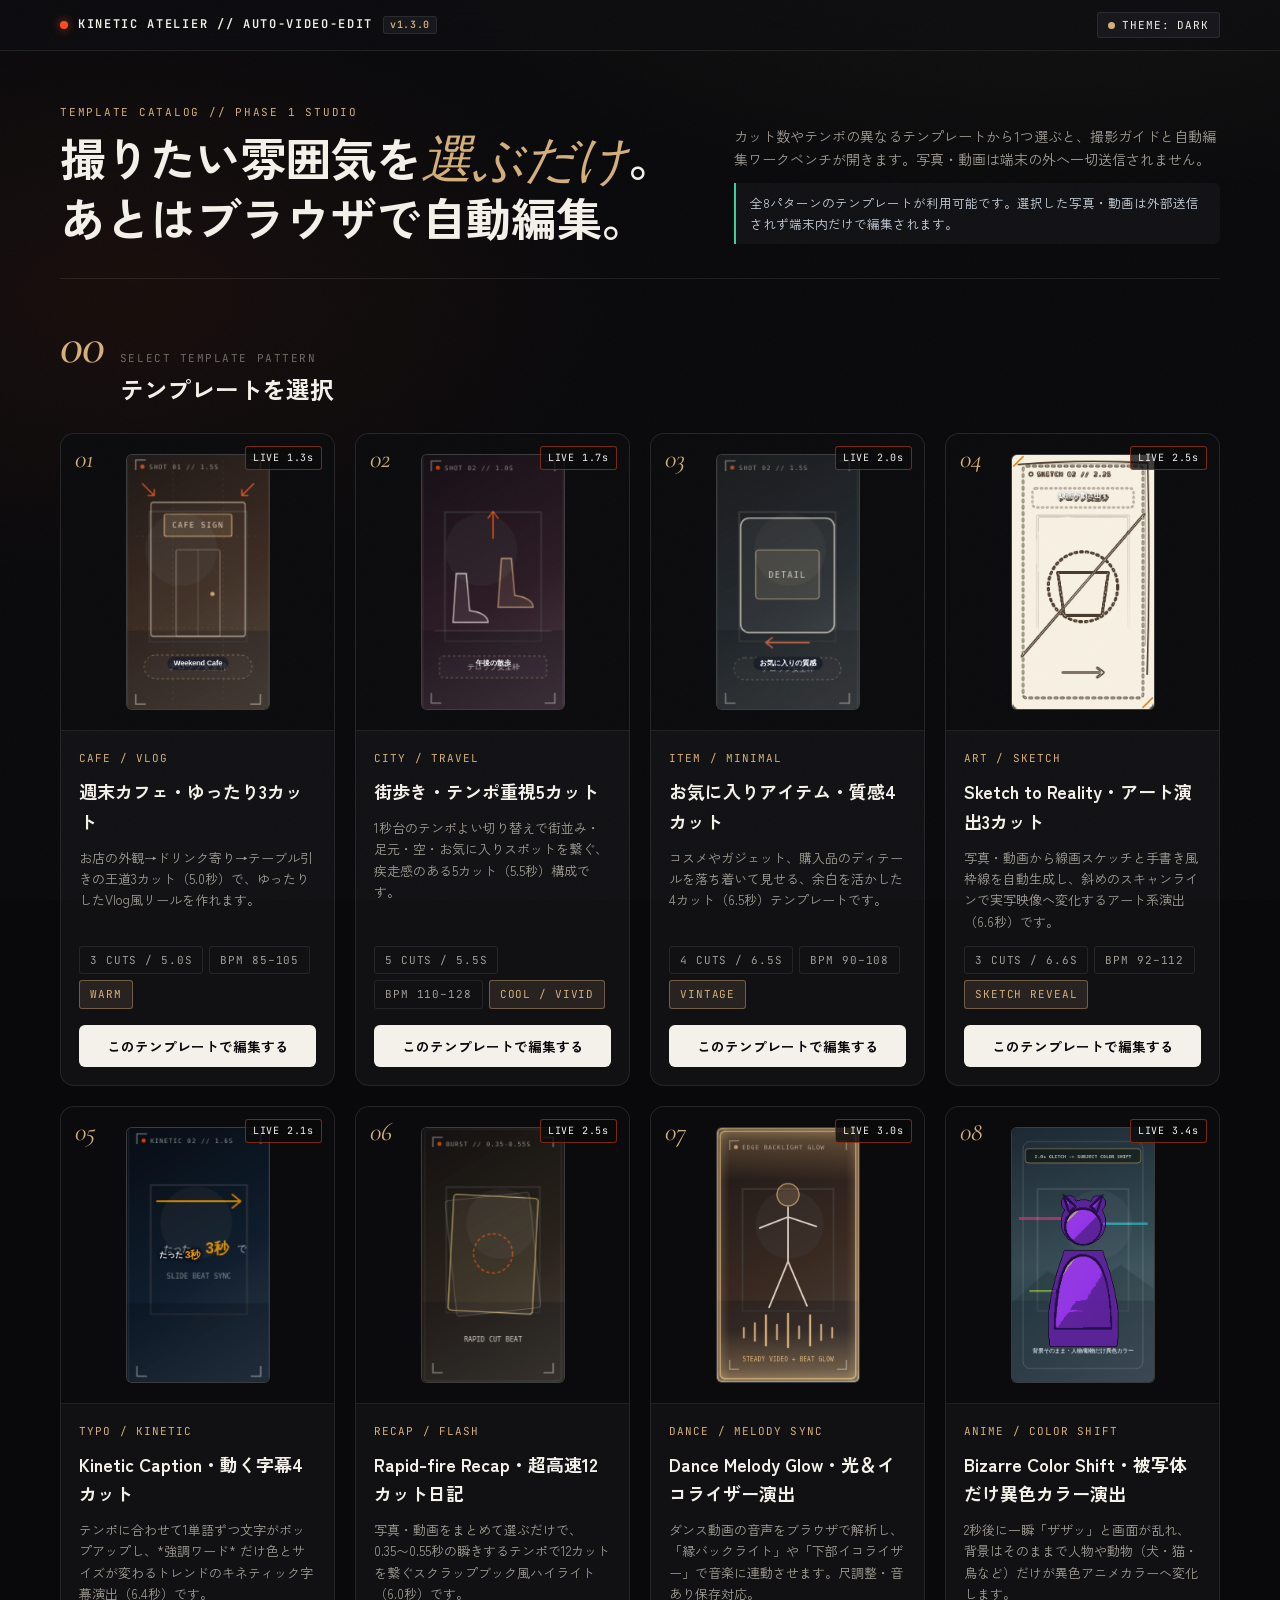
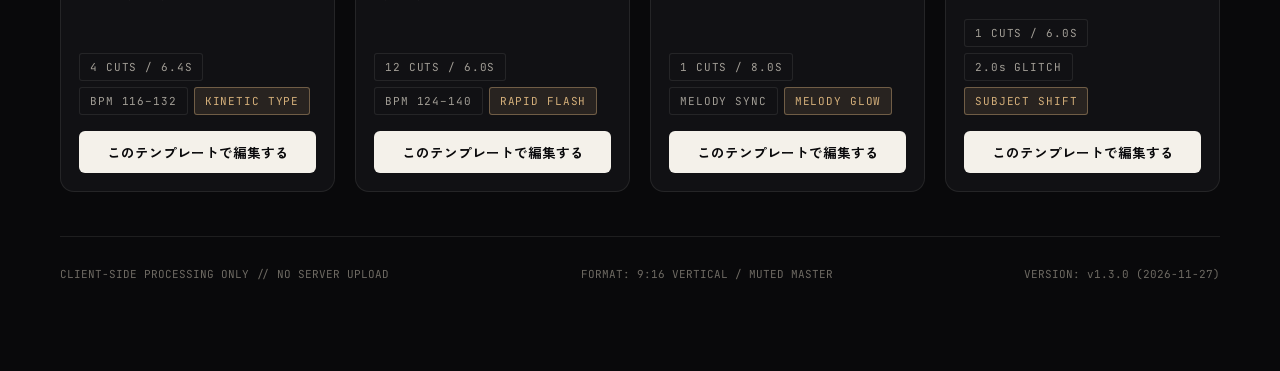
==== commit ac97c098: "被写体のみ異色アニメカラー化＋2秒グリッチ演出テンプレートを追加（v1.3.0）" ====
--- a/apps/user-editor/index.html
+++ b/apps/user-editor/index.html
@@ -17,8 +17,8 @@
     href="https://fonts.googleapis.com/css2?family=Cormorant+Garamond:ital,wght@0,500;0,600;1,500&family=Inter:wght@400;500;600;700&family=JetBrains+Mono:wght@400;600&family=Zen+Kaku+Gothic+New:wght@400;500;700&display=swap"
     rel="stylesheet"
   />
-  <link rel="stylesheet" href="./design-system.css?v=1.2.0" />
-  <link rel="stylesheet" href="./styles.css?v=1.2.0" />
+  <link rel="stylesheet" href="./design-system.css?v=1.3.0" />
+  <link rel="stylesheet" href="./styles.css?v=1.3.0" />
 </head>
 <body>
   <div class="film-grain" aria-hidden="true"></div>
@@ -28,7 +28,7 @@
       <a href="#gallery" id="brand-home-link" class="brand-mark">
         <span class="rec-dot" aria-hidden="true"></span>
         <span class="brand-text">KINETIC ATELIER // AUTO-VIDEO-EDIT</span>
-        <span id="app-version-badge" class="version-badge" title="公開バージョン">v1.2.0</span>
+        <span id="app-version-badge" class="version-badge" title="公開バージョン">v1.3.0</span>
       </a>
       <div id="nav-steps" class="nav-steps hidden">
         <a href="#step-guide" class="nav-link"><span>01</span>構成ガイド</a>
@@ -155,10 +155,10 @@
     <footer class="studio-footer">
       <span>CLIENT-SIDE PROCESSING ONLY // NO SERVER UPLOAD</span>
       <span>FORMAT: 9:16 VERTICAL / MUTED MASTER</span>
-      <span id="app-footer-version">VERSION: v1.2.0 (2026-11-27)</span>
+      <span id="app-footer-version">VERSION: v1.3.0 (2026-11-27)</span>
     </footer>
   </div>
 
-  <script type="module" src="./src/main.js?v=1.2.0"></script>
+  <script type="module" src="./src/main.js?v=1.3.0"></script>
 </body>
 </html>
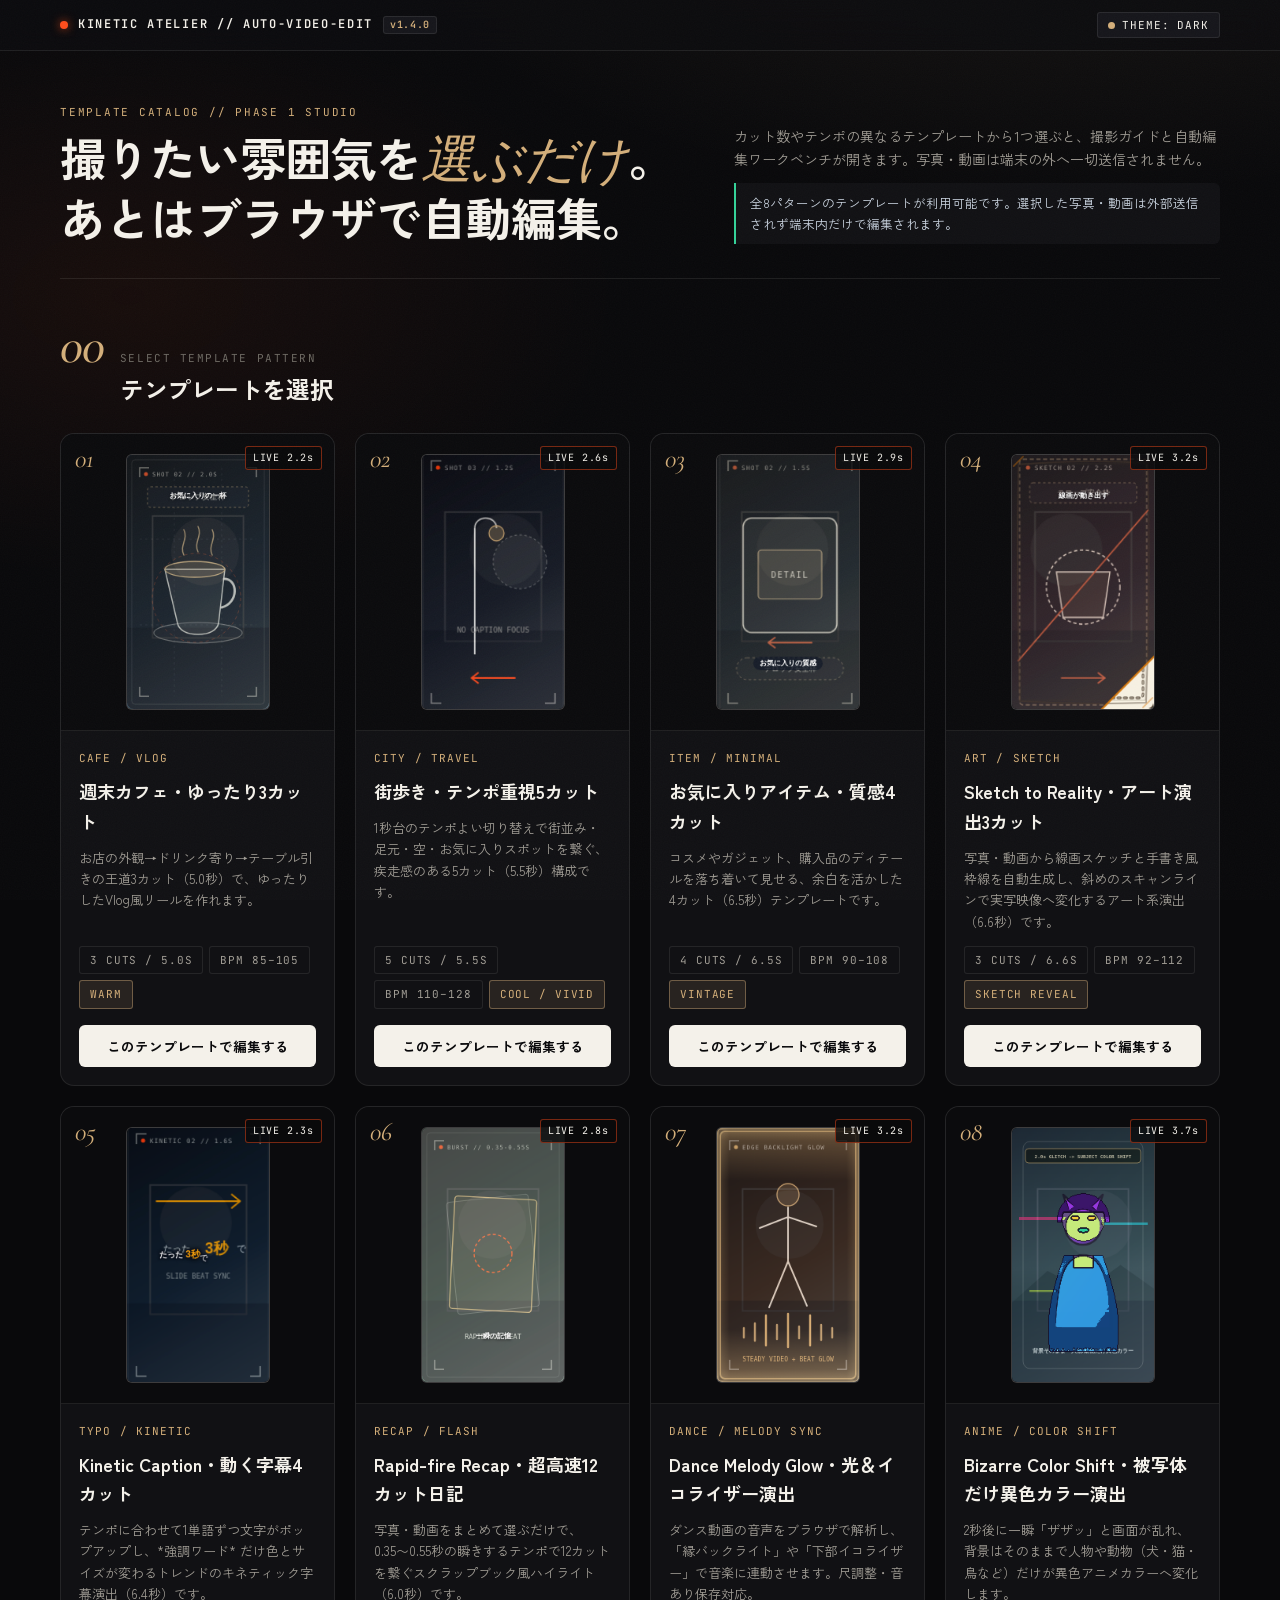
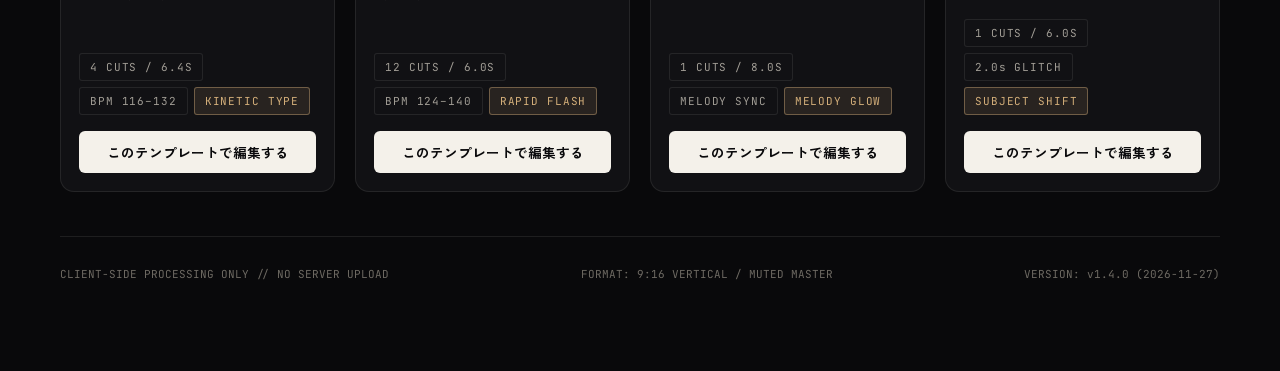
==== commit 983ee667: "髪・肌・唇・目・服のパーツ別アニメ特色カラー化に対応（v1.4.0）" ====
--- a/apps/user-editor/index.html
+++ b/apps/user-editor/index.html
@@ -17,8 +17,8 @@
     href="https://fonts.googleapis.com/css2?family=Cormorant+Garamond:ital,wght@0,500;0,600;1,500&family=Inter:wght@400;500;600;700&family=JetBrains+Mono:wght@400;600&family=Zen+Kaku+Gothic+New:wght@400;500;700&display=swap"
     rel="stylesheet"
   />
-  <link rel="stylesheet" href="./design-system.css?v=1.3.0" />
-  <link rel="stylesheet" href="./styles.css?v=1.3.0" />
+  <link rel="stylesheet" href="./design-system.css?v=1.4.0" />
+  <link rel="stylesheet" href="./styles.css?v=1.4.0" />
 </head>
 <body>
   <div class="film-grain" aria-hidden="true"></div>
@@ -28,7 +28,7 @@
       <a href="#gallery" id="brand-home-link" class="brand-mark">
         <span class="rec-dot" aria-hidden="true"></span>
         <span class="brand-text">KINETIC ATELIER // AUTO-VIDEO-EDIT</span>
-        <span id="app-version-badge" class="version-badge" title="公開バージョン">v1.3.0</span>
+        <span id="app-version-badge" class="version-badge" title="公開バージョン">v1.4.0</span>
       </a>
       <div id="nav-steps" class="nav-steps hidden">
         <a href="#step-guide" class="nav-link"><span>01</span>構成ガイド</a>
@@ -155,10 +155,10 @@
     <footer class="studio-footer">
       <span>CLIENT-SIDE PROCESSING ONLY // NO SERVER UPLOAD</span>
       <span>FORMAT: 9:16 VERTICAL / MUTED MASTER</span>
-      <span id="app-footer-version">VERSION: v1.3.0 (2026-11-27)</span>
+      <span id="app-footer-version">VERSION: v1.4.0 (2026-11-27)</span>
     </footer>
   </div>
 
-  <script type="module" src="./src/main.js?v=1.3.0"></script>
+  <script type="module" src="./src/main.js?v=1.4.0"></script>
 </body>
 </html>
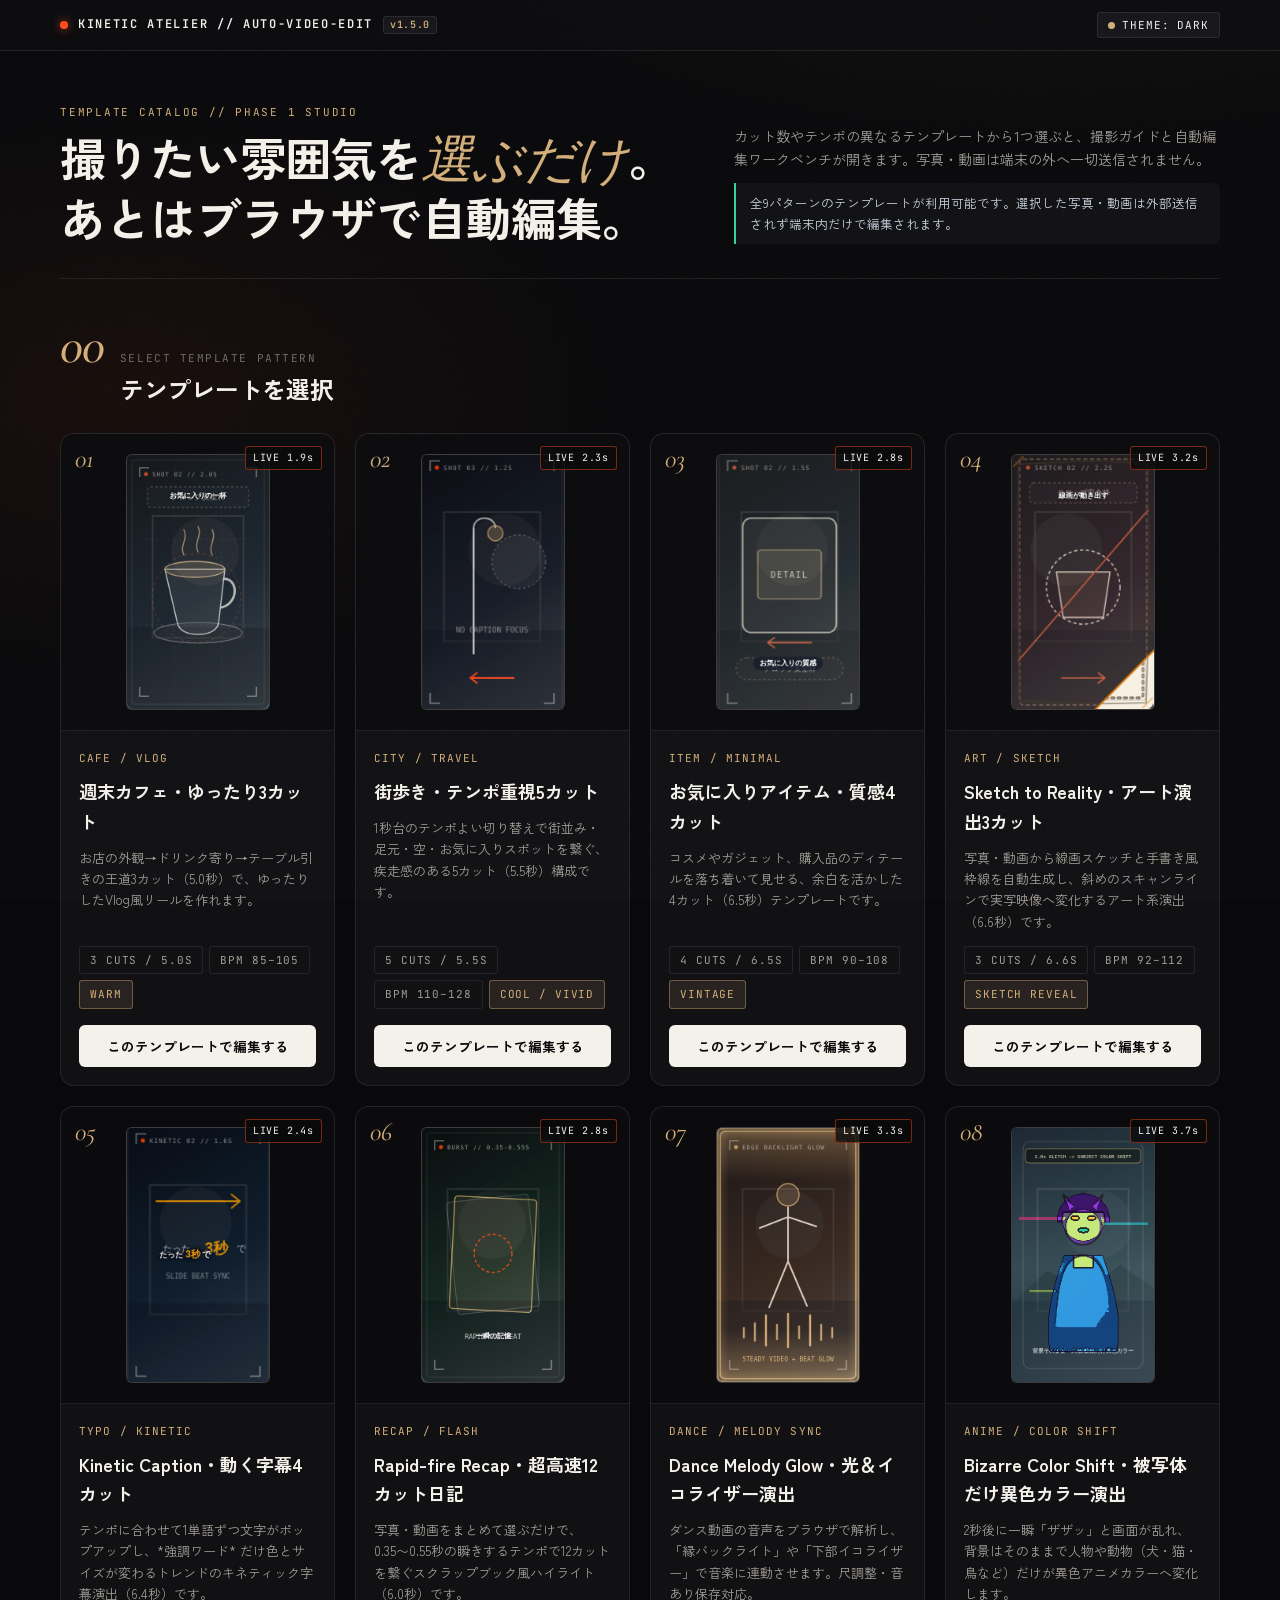
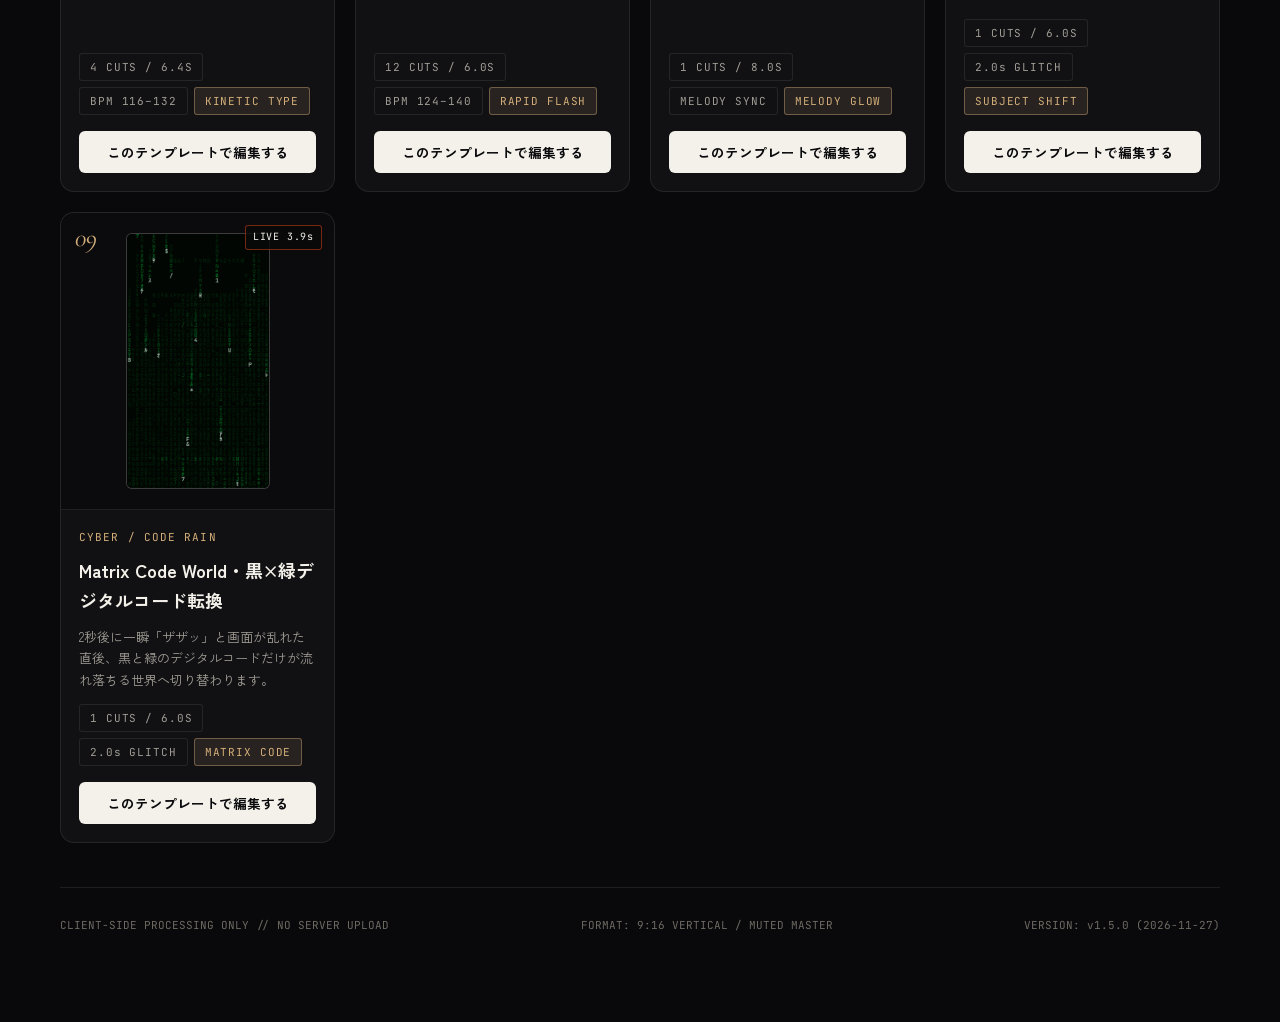
==== commit 14d0febb: "2秒グリッチ後に黒×緑デジタルコード世界へ転換するテンプレートを追加（v1.5.0）" ====
--- a/apps/user-editor/index.html
+++ b/apps/user-editor/index.html
@@ -17,8 +17,8 @@
     href="https://fonts.googleapis.com/css2?family=Cormorant+Garamond:ital,wght@0,500;0,600;1,500&family=Inter:wght@400;500;600;700&family=JetBrains+Mono:wght@400;600&family=Zen+Kaku+Gothic+New:wght@400;500;700&display=swap"
     rel="stylesheet"
   />
-  <link rel="stylesheet" href="./design-system.css?v=1.4.0" />
-  <link rel="stylesheet" href="./styles.css?v=1.4.0" />
+  <link rel="stylesheet" href="./design-system.css?v=1.5.0" />
+  <link rel="stylesheet" href="./styles.css?v=1.5.0" />
 </head>
 <body>
   <div class="film-grain" aria-hidden="true"></div>
@@ -28,7 +28,7 @@
       <a href="#gallery" id="brand-home-link" class="brand-mark">
         <span class="rec-dot" aria-hidden="true"></span>
         <span class="brand-text">KINETIC ATELIER // AUTO-VIDEO-EDIT</span>
-        <span id="app-version-badge" class="version-badge" title="公開バージョン">v1.4.0</span>
+        <span id="app-version-badge" class="version-badge" title="公開バージョン">v1.5.0</span>
       </a>
       <div id="nav-steps" class="nav-steps hidden">
         <a href="#step-guide" class="nav-link"><span>01</span>構成ガイド</a>
@@ -155,10 +155,10 @@
     <footer class="studio-footer">
       <span>CLIENT-SIDE PROCESSING ONLY // NO SERVER UPLOAD</span>
       <span>FORMAT: 9:16 VERTICAL / MUTED MASTER</span>
-      <span id="app-footer-version">VERSION: v1.4.0 (2026-11-27)</span>
+      <span id="app-footer-version">VERSION: v1.5.0 (2026-11-27)</span>
     </footer>
   </div>
 
-  <script type="module" src="./src/main.js?v=1.4.0"></script>
+  <script type="module" src="./src/main.js?v=1.5.0"></script>
 </body>
 </html>
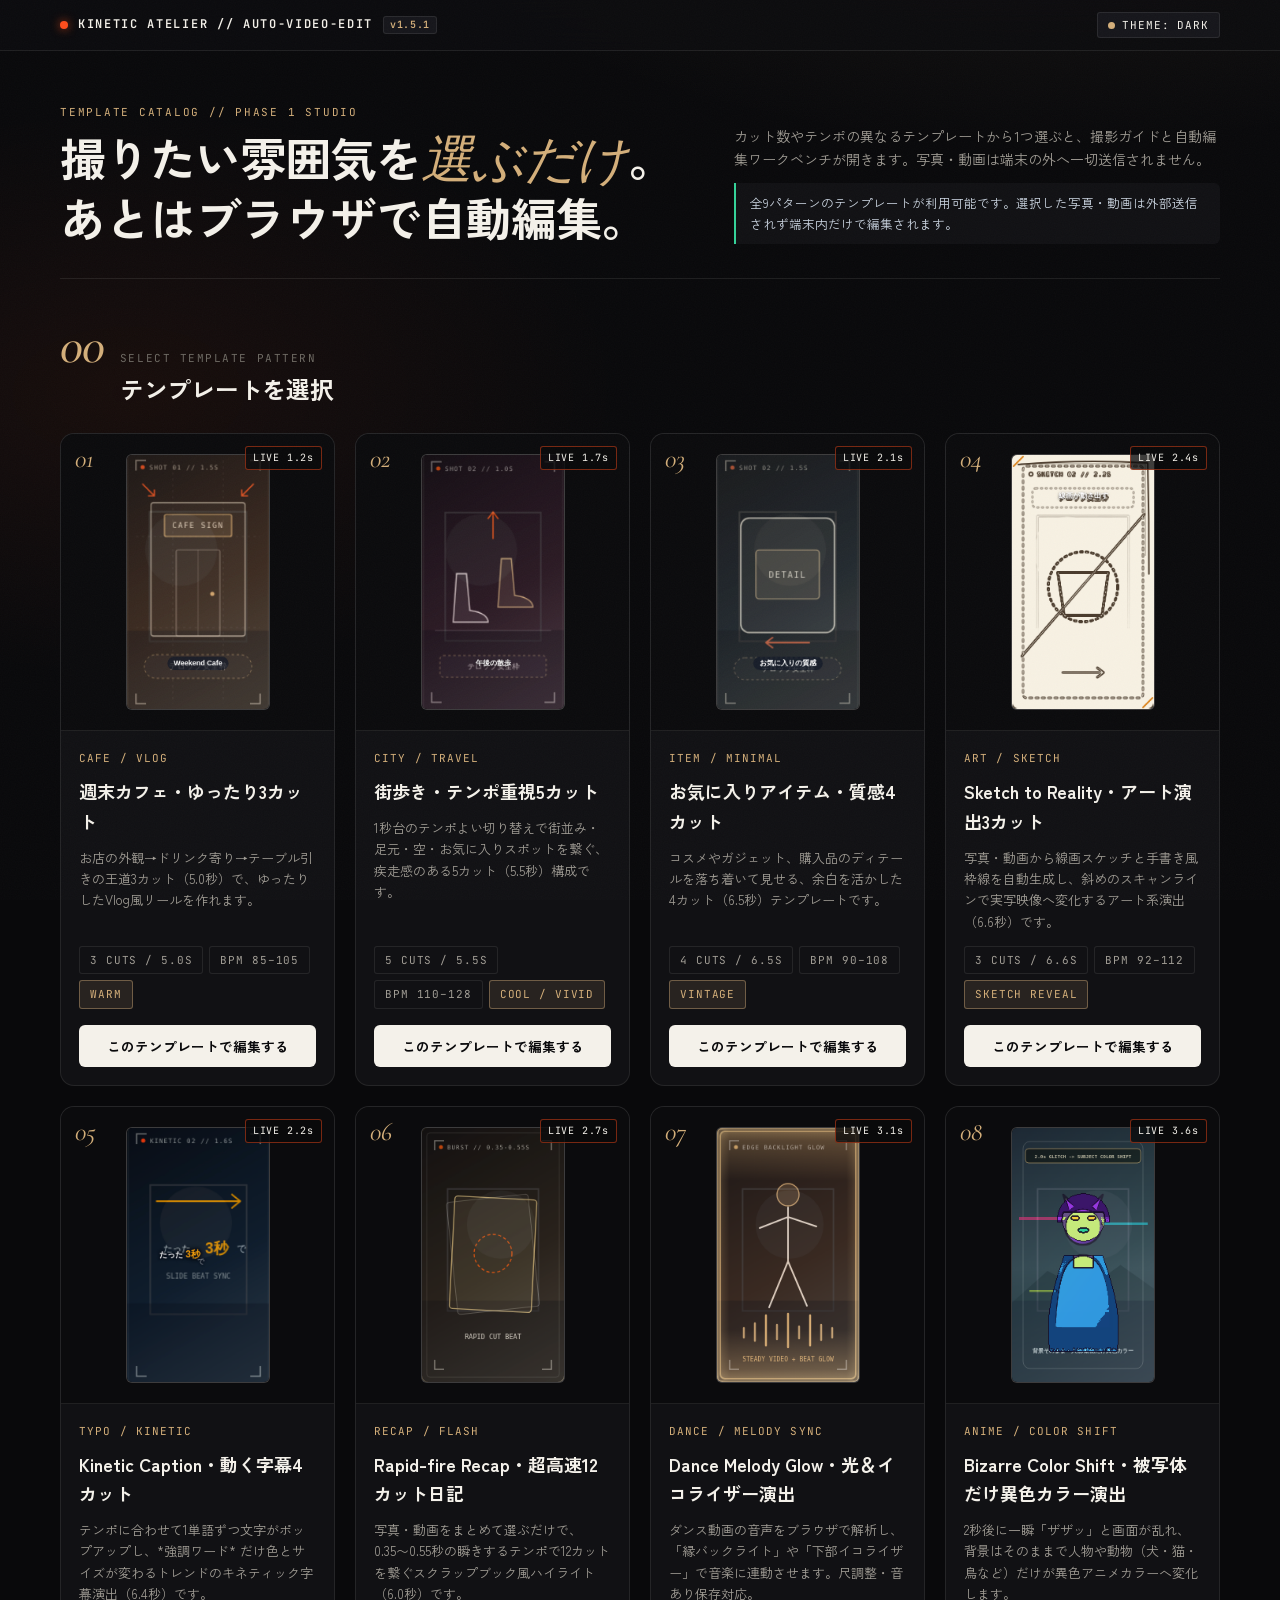
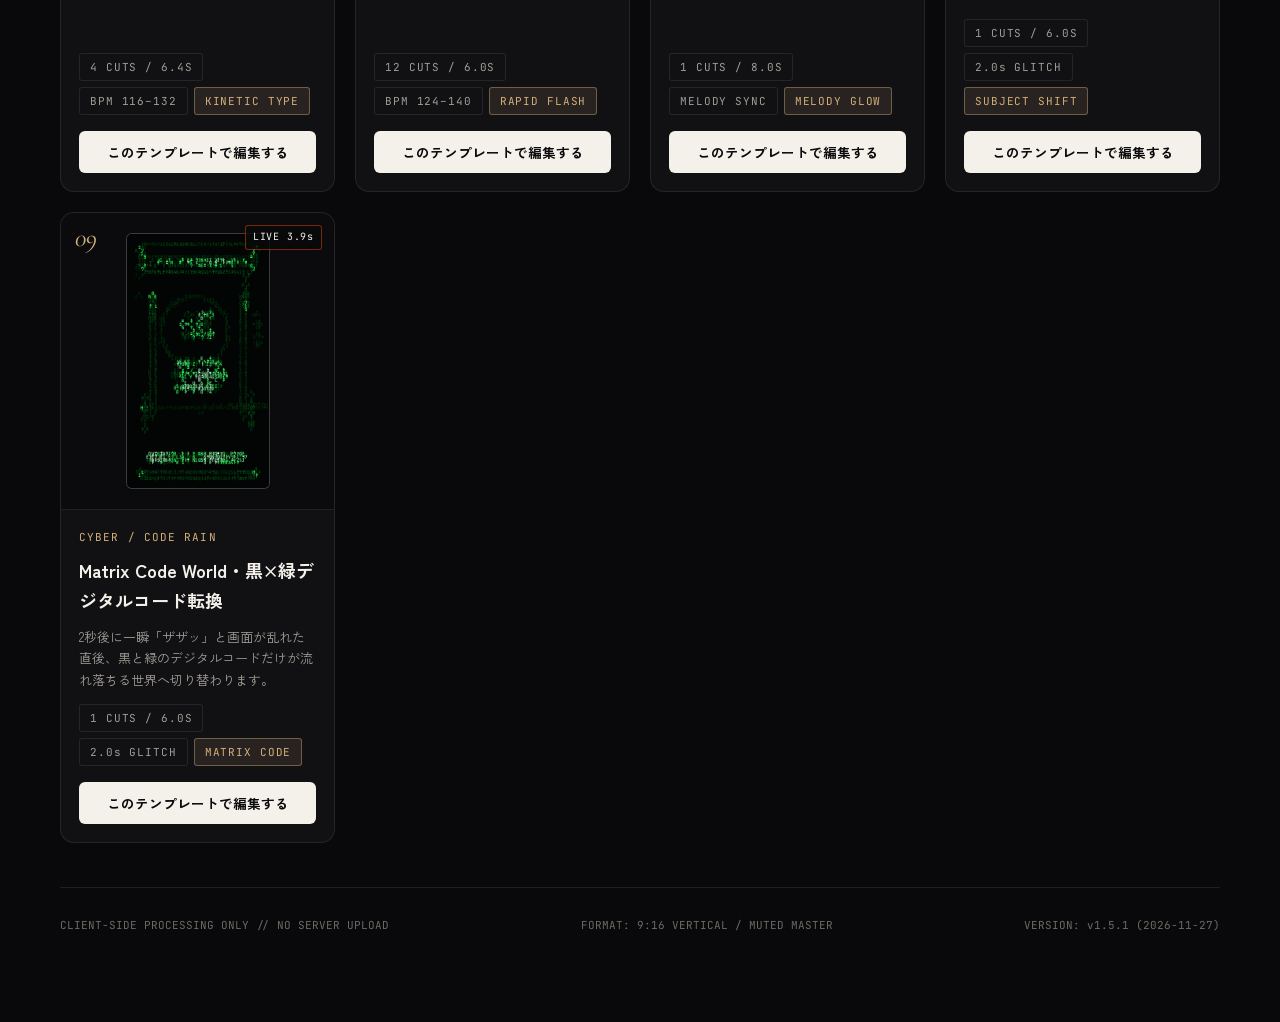
==== commit 45515ff9: "コードの輪郭エッジ抽出で映像の形が浮かび上がる表現へ改善（v1.5.1）" ====
--- a/apps/user-editor/index.html
+++ b/apps/user-editor/index.html
@@ -17,8 +17,8 @@
     href="https://fonts.googleapis.com/css2?family=Cormorant+Garamond:ital,wght@0,500;0,600;1,500&family=Inter:wght@400;500;600;700&family=JetBrains+Mono:wght@400;600&family=Zen+Kaku+Gothic+New:wght@400;500;700&display=swap"
     rel="stylesheet"
   />
-  <link rel="stylesheet" href="./design-system.css?v=1.5.0" />
-  <link rel="stylesheet" href="./styles.css?v=1.5.0" />
+  <link rel="stylesheet" href="./design-system.css?v=1.5.1" />
+  <link rel="stylesheet" href="./styles.css?v=1.5.1" />
 </head>
 <body>
   <div class="film-grain" aria-hidden="true"></div>
@@ -28,7 +28,7 @@
       <a href="#gallery" id="brand-home-link" class="brand-mark">
         <span class="rec-dot" aria-hidden="true"></span>
         <span class="brand-text">KINETIC ATELIER // AUTO-VIDEO-EDIT</span>
-        <span id="app-version-badge" class="version-badge" title="公開バージョン">v1.5.0</span>
+        <span id="app-version-badge" class="version-badge" title="公開バージョン">v1.5.1</span>
       </a>
       <div id="nav-steps" class="nav-steps hidden">
         <a href="#step-guide" class="nav-link"><span>01</span>構成ガイド</a>
@@ -155,10 +155,10 @@
     <footer class="studio-footer">
       <span>CLIENT-SIDE PROCESSING ONLY // NO SERVER UPLOAD</span>
       <span>FORMAT: 9:16 VERTICAL / MUTED MASTER</span>
-      <span id="app-footer-version">VERSION: v1.5.0 (2026-11-27)</span>
+      <span id="app-footer-version">VERSION: v1.5.1 (2026-11-27)</span>
     </footer>
   </div>
 
-  <script type="module" src="./src/main.js?v=1.5.0"></script>
+  <script type="module" src="./src/main.js?v=1.5.1"></script>
 </body>
 </html>
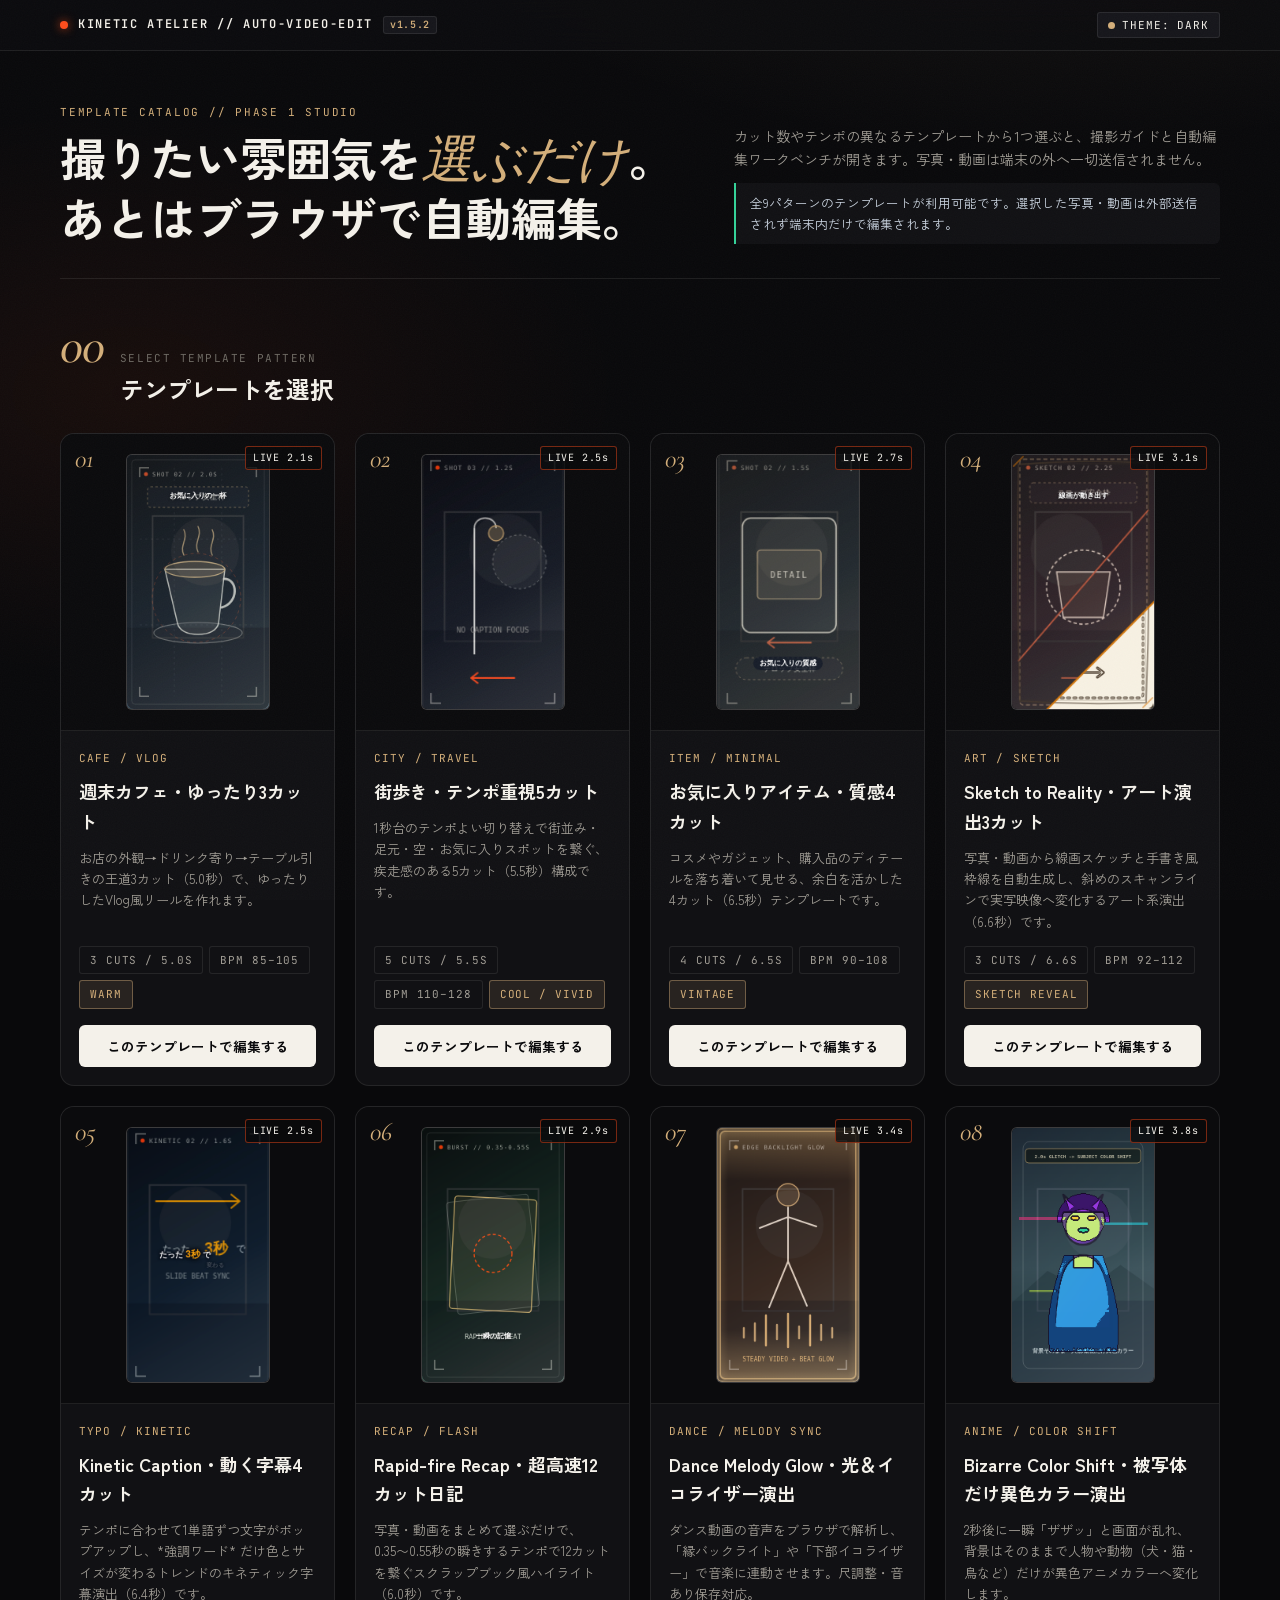
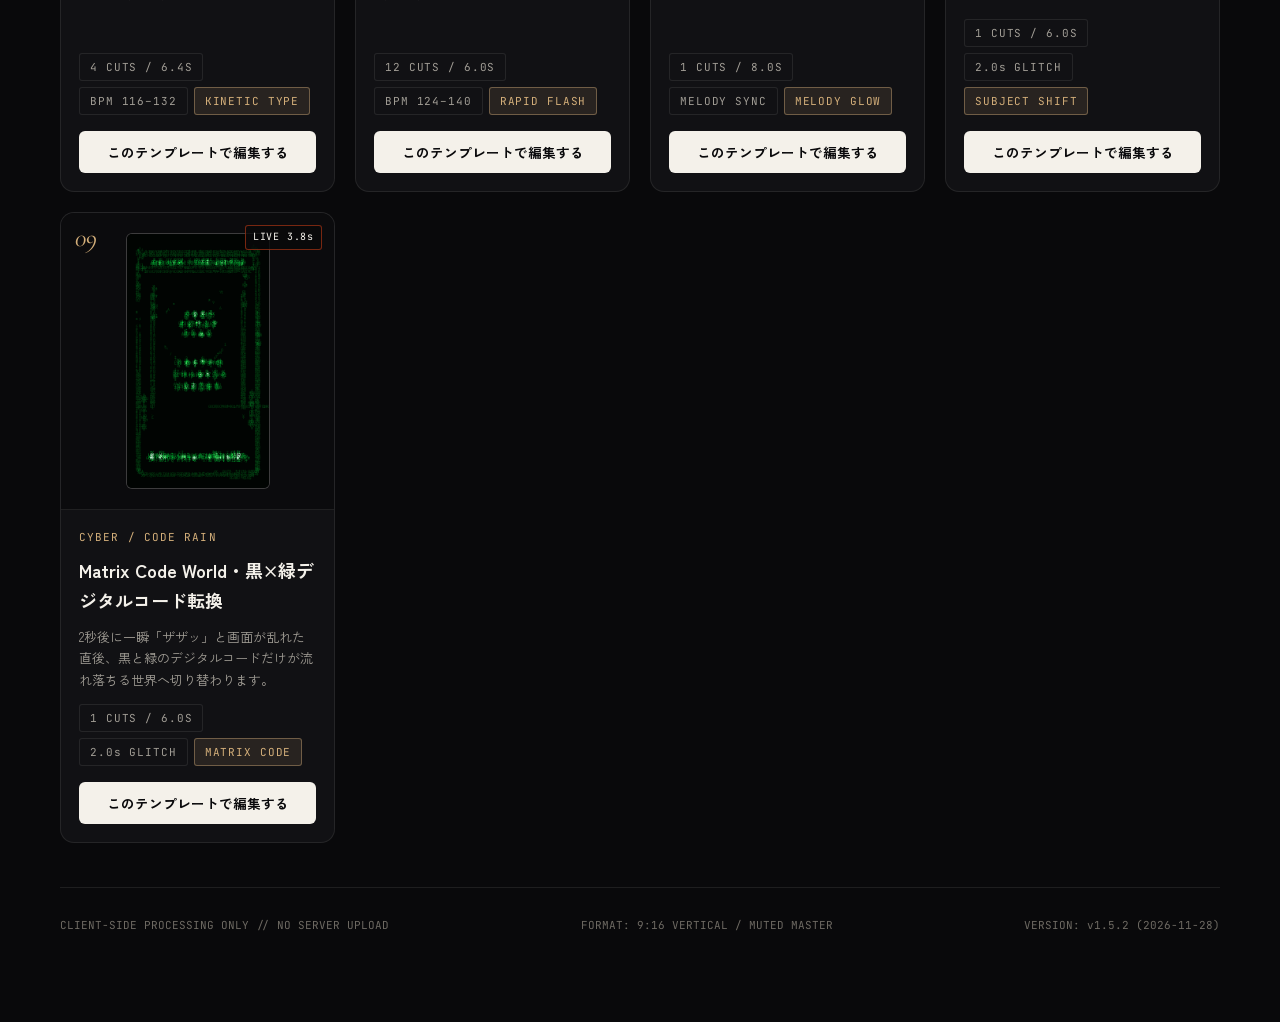
==== commit d448810b: "コードの明るさ飽和を解消し高精細80-108列・自動コントラスト補正で元映像がくっきり見えるよう改善（v1.5.2）" ====
--- a/apps/user-editor/index.html
+++ b/apps/user-editor/index.html
@@ -17,8 +17,8 @@
     href="https://fonts.googleapis.com/css2?family=Cormorant+Garamond:ital,wght@0,500;0,600;1,500&family=Inter:wght@400;500;600;700&family=JetBrains+Mono:wght@400;600&family=Zen+Kaku+Gothic+New:wght@400;500;700&display=swap"
     rel="stylesheet"
   />
-  <link rel="stylesheet" href="./design-system.css?v=1.5.1" />
-  <link rel="stylesheet" href="./styles.css?v=1.5.1" />
+  <link rel="stylesheet" href="./design-system.css?v=1.5.2" />
+  <link rel="stylesheet" href="./styles.css?v=1.5.2" />
 </head>
 <body>
   <div class="film-grain" aria-hidden="true"></div>
@@ -28,7 +28,7 @@
       <a href="#gallery" id="brand-home-link" class="brand-mark">
         <span class="rec-dot" aria-hidden="true"></span>
         <span class="brand-text">KINETIC ATELIER // AUTO-VIDEO-EDIT</span>
-        <span id="app-version-badge" class="version-badge" title="公開バージョン">v1.5.1</span>
+        <span id="app-version-badge" class="version-badge" title="公開バージョン">v1.5.2</span>
       </a>
       <div id="nav-steps" class="nav-steps hidden">
         <a href="#step-guide" class="nav-link"><span>01</span>構成ガイド</a>
@@ -155,10 +155,10 @@
     <footer class="studio-footer">
       <span>CLIENT-SIDE PROCESSING ONLY // NO SERVER UPLOAD</span>
       <span>FORMAT: 9:16 VERTICAL / MUTED MASTER</span>
-      <span id="app-footer-version">VERSION: v1.5.1 (2026-11-27)</span>
+      <span id="app-footer-version">VERSION: v1.5.2 (2026-11-28)</span>
     </footer>
   </div>
 
-  <script type="module" src="./src/main.js?v=1.5.1"></script>
+  <script type="module" src="./src/main.js?v=1.5.2"></script>
 </body>
 </html>
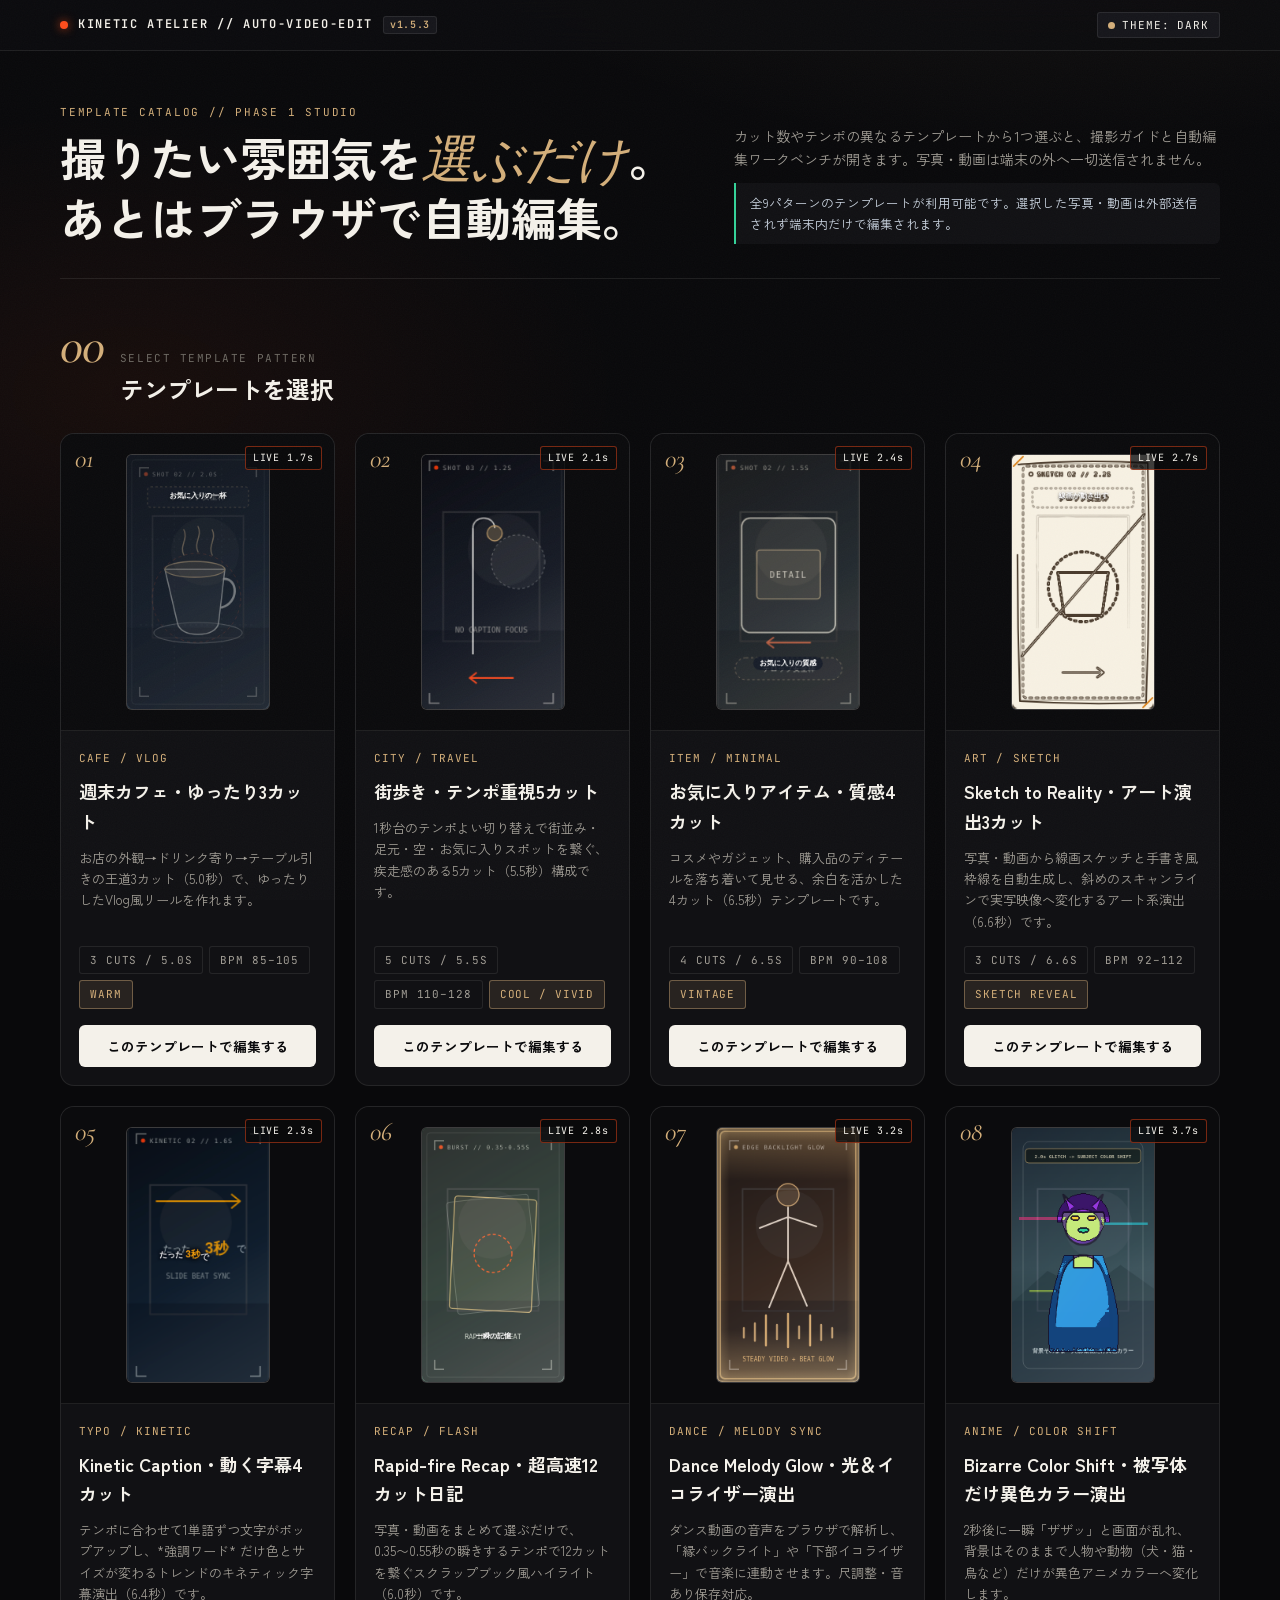
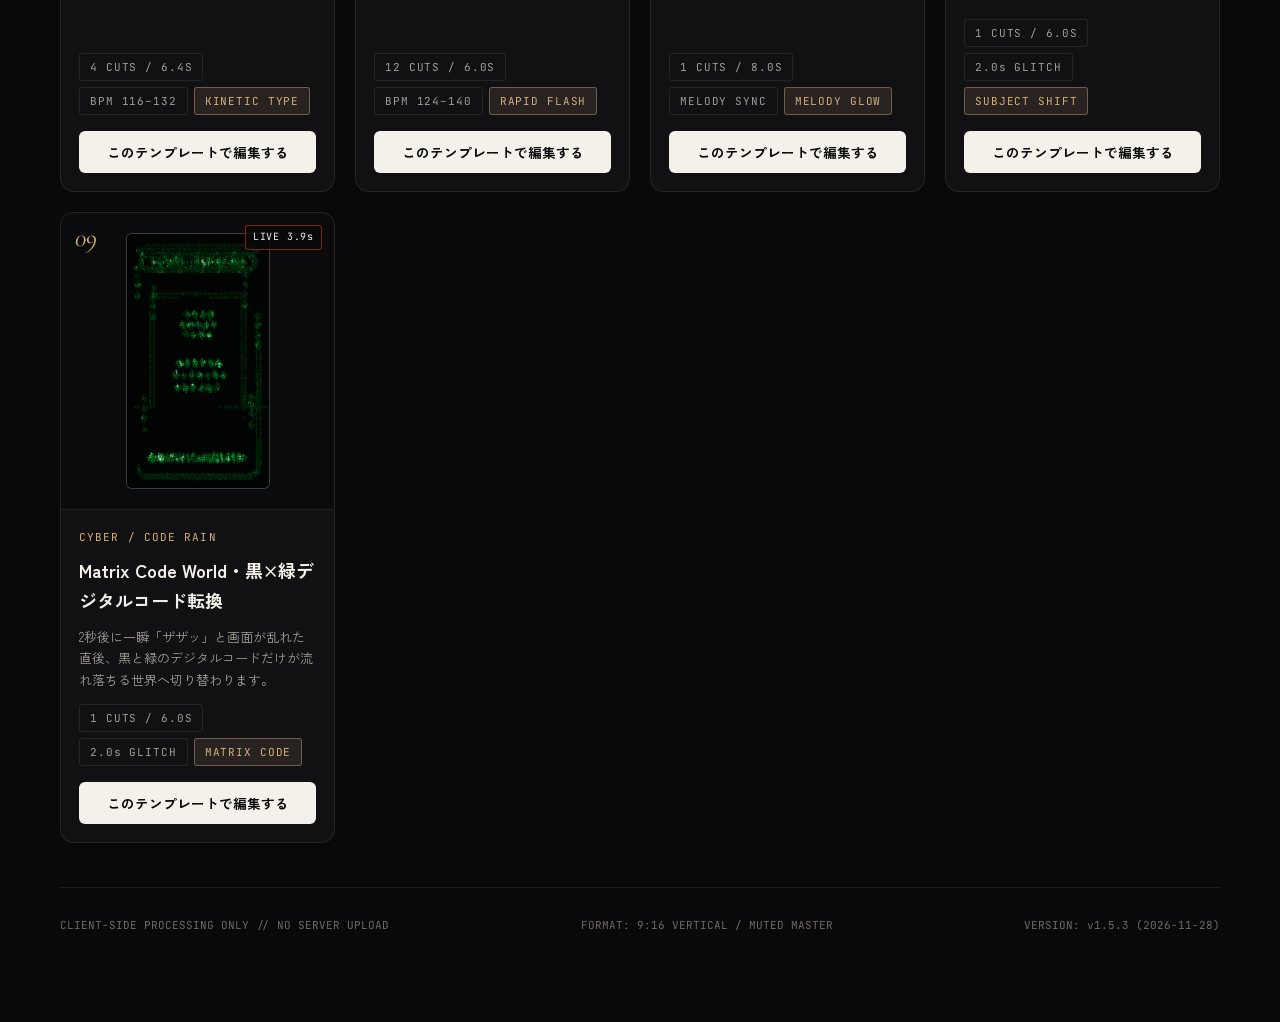
==== commit 14a6cb94: "輪郭の接線ベクトル場（横・斜め・カーブ）に沿ってコードが流れる演出を追加（v1.5.3）" ====
--- a/apps/user-editor/index.html
+++ b/apps/user-editor/index.html
@@ -17,8 +17,8 @@
     href="https://fonts.googleapis.com/css2?family=Cormorant+Garamond:ital,wght@0,500;0,600;1,500&family=Inter:wght@400;500;600;700&family=JetBrains+Mono:wght@400;600&family=Zen+Kaku+Gothic+New:wght@400;500;700&display=swap"
     rel="stylesheet"
   />
-  <link rel="stylesheet" href="./design-system.css?v=1.5.2" />
-  <link rel="stylesheet" href="./styles.css?v=1.5.2" />
+  <link rel="stylesheet" href="./design-system.css?v=1.5.3" />
+  <link rel="stylesheet" href="./styles.css?v=1.5.3" />
 </head>
 <body>
   <div class="film-grain" aria-hidden="true"></div>
@@ -28,7 +28,7 @@
       <a href="#gallery" id="brand-home-link" class="brand-mark">
         <span class="rec-dot" aria-hidden="true"></span>
         <span class="brand-text">KINETIC ATELIER // AUTO-VIDEO-EDIT</span>
-        <span id="app-version-badge" class="version-badge" title="公開バージョン">v1.5.2</span>
+        <span id="app-version-badge" class="version-badge" title="公開バージョン">v1.5.3</span>
       </a>
       <div id="nav-steps" class="nav-steps hidden">
         <a href="#step-guide" class="nav-link"><span>01</span>構成ガイド</a>
@@ -155,10 +155,10 @@
     <footer class="studio-footer">
       <span>CLIENT-SIDE PROCESSING ONLY // NO SERVER UPLOAD</span>
       <span>FORMAT: 9:16 VERTICAL / MUTED MASTER</span>
-      <span id="app-footer-version">VERSION: v1.5.2 (2026-11-28)</span>
+      <span id="app-footer-version">VERSION: v1.5.3 (2026-11-28)</span>
     </footer>
   </div>
 
-  <script type="module" src="./src/main.js?v=1.5.2"></script>
+  <script type="module" src="./src/main.js?v=1.5.3"></script>
 </body>
 </html>
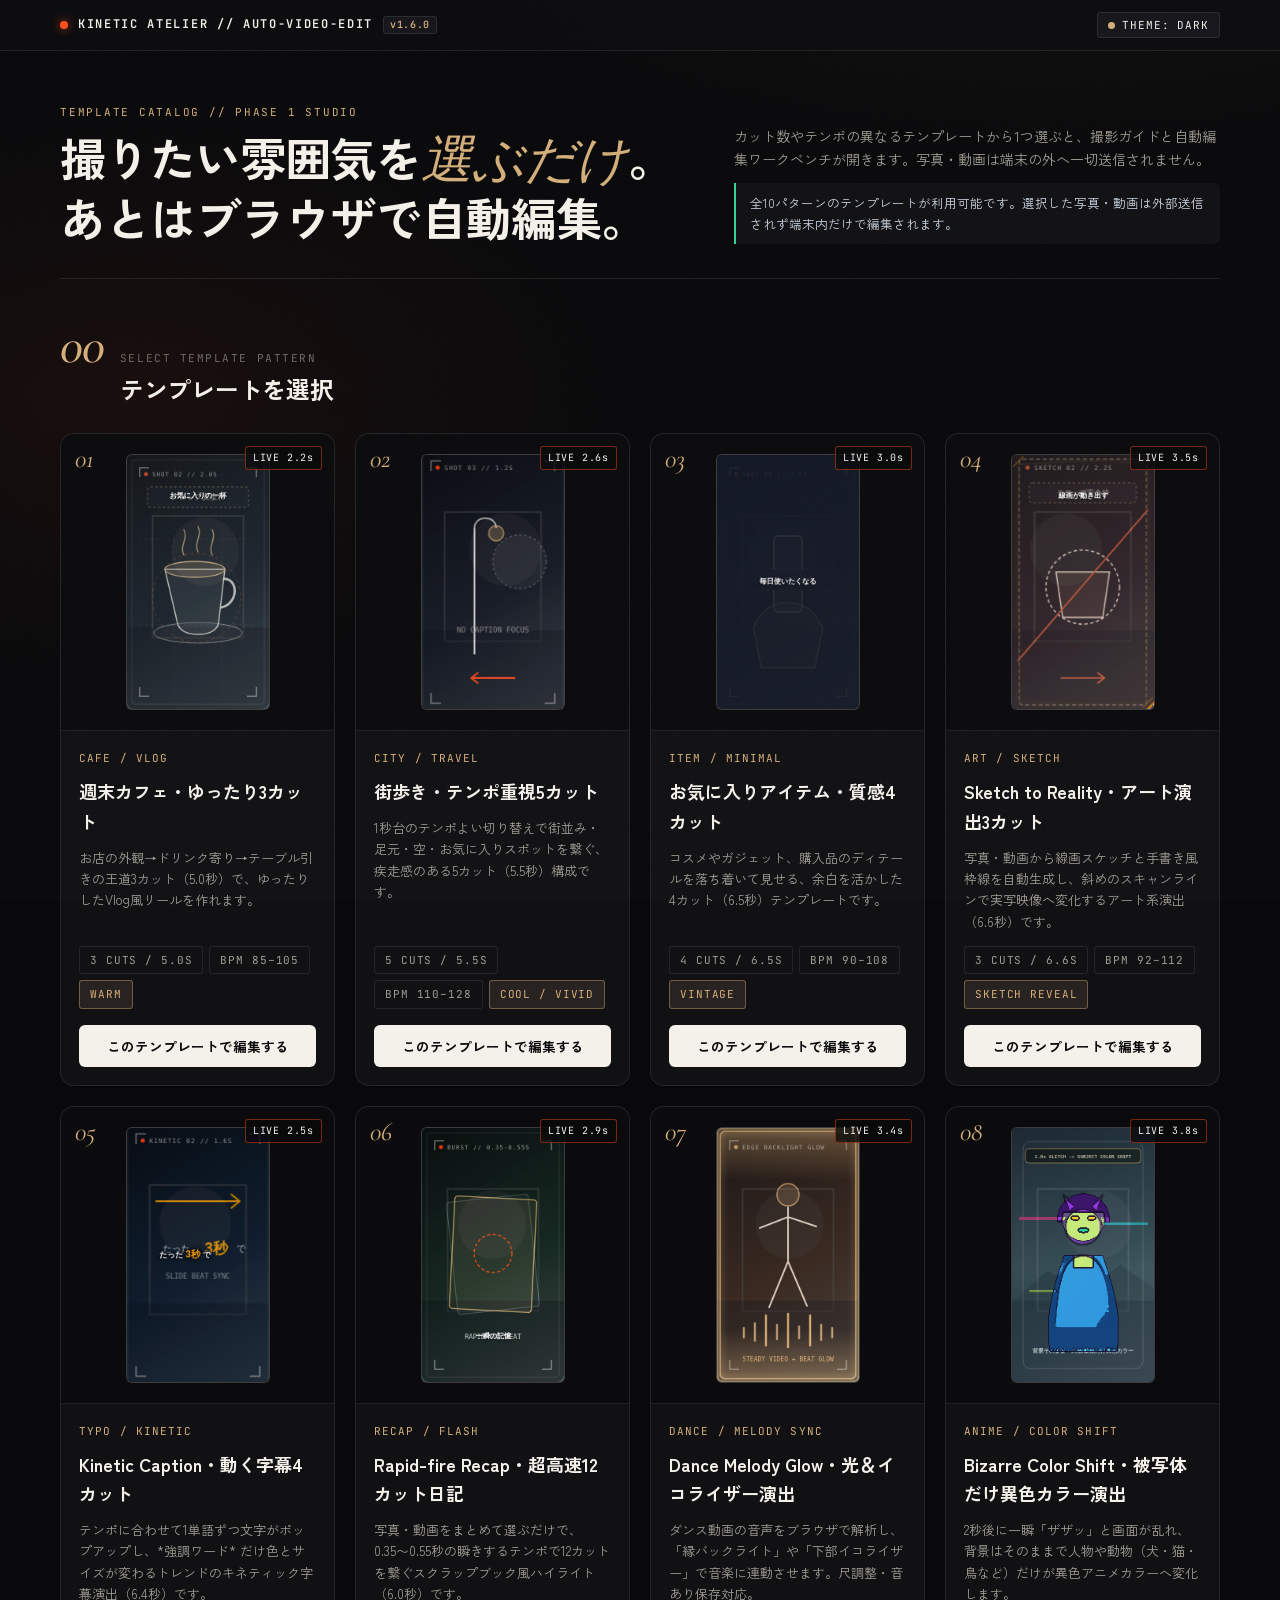
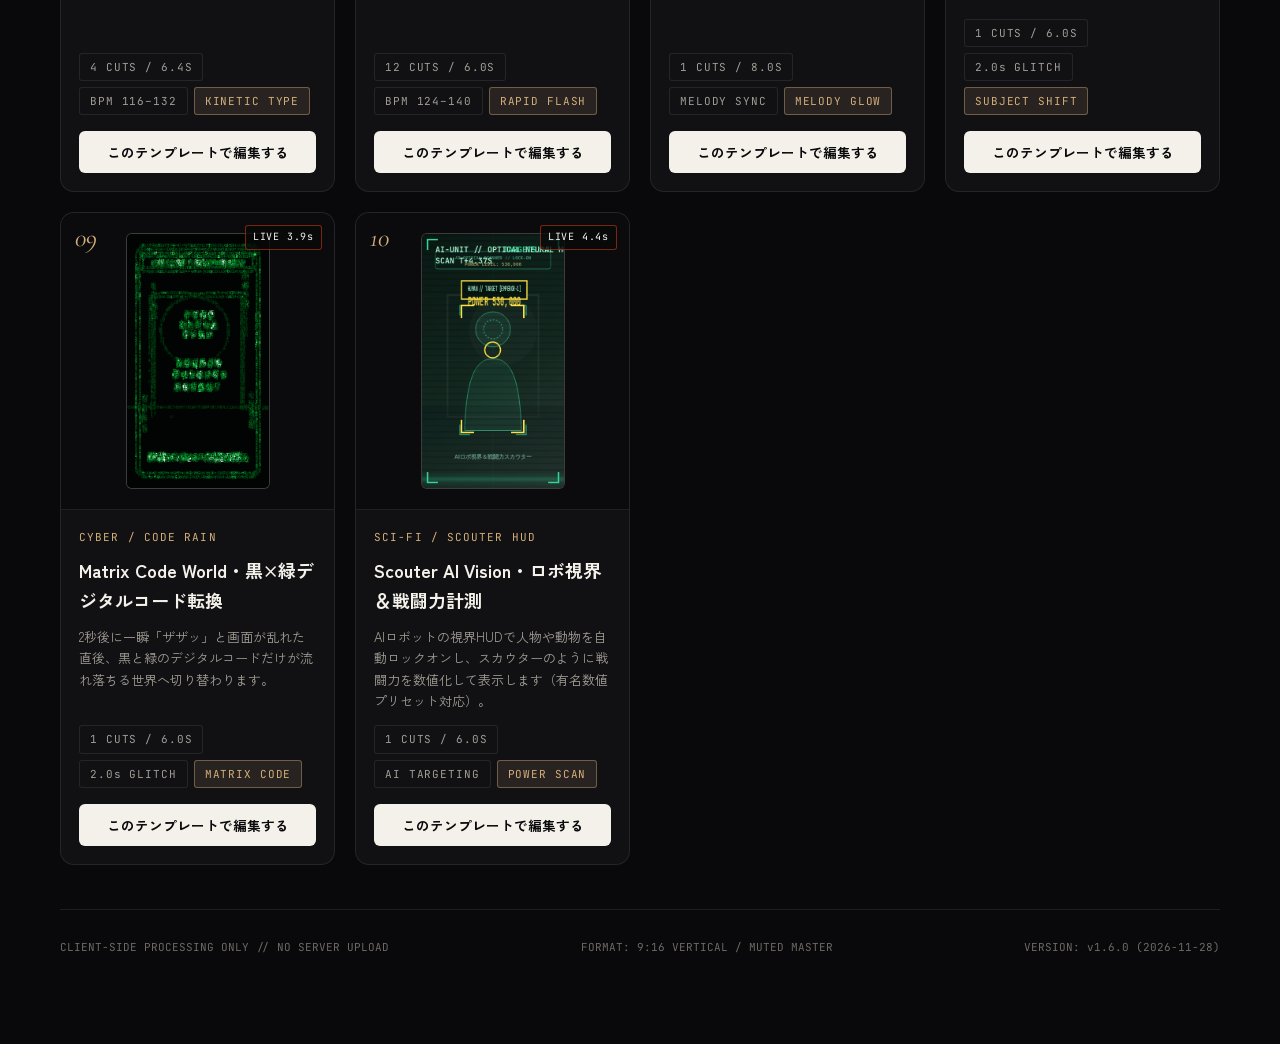
==== commit 3c88d07f: "コードのSobel輪郭強調と、AIロボ視界スカウター戦闘力計測テンプレートを追加（v1.6.0）" ====
--- a/apps/user-editor/index.html
+++ b/apps/user-editor/index.html
@@ -17,8 +17,8 @@
     href="https://fonts.googleapis.com/css2?family=Cormorant+Garamond:ital,wght@0,500;0,600;1,500&family=Inter:wght@400;500;600;700&family=JetBrains+Mono:wght@400;600&family=Zen+Kaku+Gothic+New:wght@400;500;700&display=swap"
     rel="stylesheet"
   />
-  <link rel="stylesheet" href="./design-system.css?v=1.5.3" />
-  <link rel="stylesheet" href="./styles.css?v=1.5.3" />
+  <link rel="stylesheet" href="./design-system.css?v=1.6.0" />
+  <link rel="stylesheet" href="./styles.css?v=1.6.0" />
 </head>
 <body>
   <div class="film-grain" aria-hidden="true"></div>
@@ -28,7 +28,7 @@
       <a href="#gallery" id="brand-home-link" class="brand-mark">
         <span class="rec-dot" aria-hidden="true"></span>
         <span class="brand-text">KINETIC ATELIER // AUTO-VIDEO-EDIT</span>
-        <span id="app-version-badge" class="version-badge" title="公開バージョン">v1.5.3</span>
+        <span id="app-version-badge" class="version-badge" title="公開バージョン">v1.6.0</span>
       </a>
       <div id="nav-steps" class="nav-steps hidden">
         <a href="#step-guide" class="nav-link"><span>01</span>構成ガイド</a>
@@ -155,10 +155,10 @@
     <footer class="studio-footer">
       <span>CLIENT-SIDE PROCESSING ONLY // NO SERVER UPLOAD</span>
       <span>FORMAT: 9:16 VERTICAL / MUTED MASTER</span>
-      <span id="app-footer-version">VERSION: v1.5.3 (2026-11-28)</span>
+      <span id="app-footer-version">VERSION: v1.6.0 (2026-11-28)</span>
     </footer>
   </div>
 
-  <script type="module" src="./src/main.js?v=1.5.3"></script>
+  <script type="module" src="./src/main.js?v=1.6.0"></script>
 </body>
 </html>
